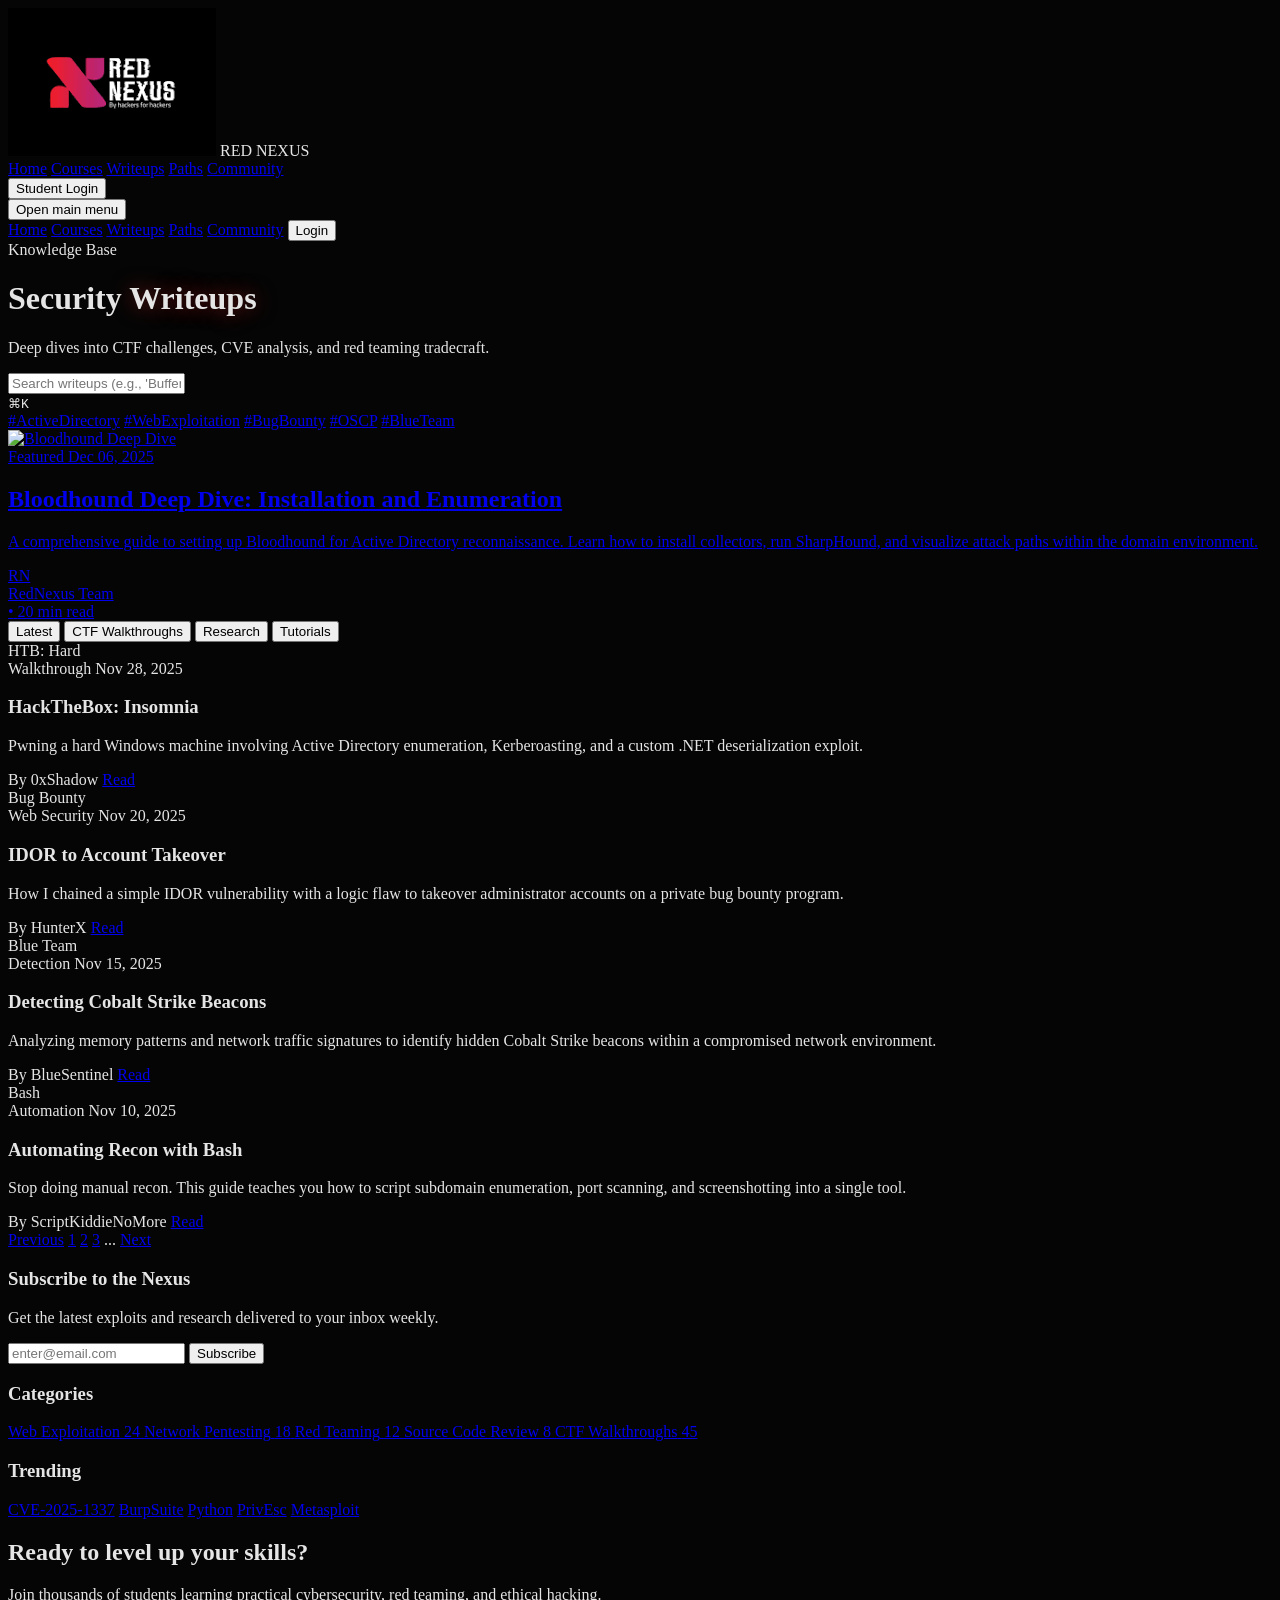
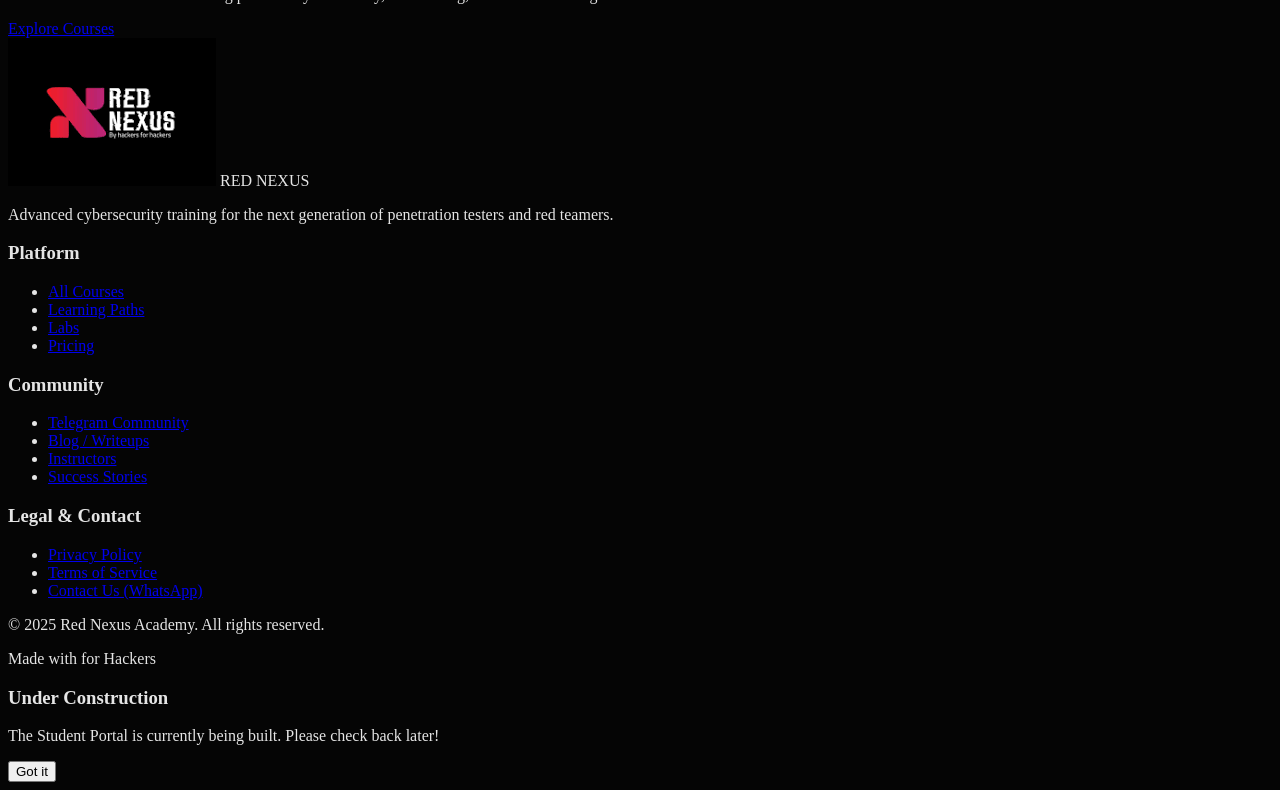
==== index.html @ b24cfb9c "Update index.html" ====
<!DOCTYPE html>
<html lang="en" class="scroll-smooth">
<head>
    <meta charset="UTF-8">
    <meta name="viewport" content="width=device-width, initial-scale=1.0">
    <title>Writeups & Research | Red Nexus Academy</title>
    <script src="https://cdn.tailwindcss.com"></script>
    <script src="https://unpkg.com/lucide@latest"></script>
    <link href="https://fonts.googleapis.com/css2?family=Inter:wght@300;400;600;700&family=JetBrains+Mono:wght@400;700&display=swap" rel="stylesheet">
    
    <script>
        tailwind.config = {
            darkMode: 'class',
            theme: {
                extend: {
                    colors: {
                        red: {
                            500: '#ef4444',
                            600: '#dc2626',
                            700: '#b91c1c',
                            900: '#7f1d1d',
                            glow: 'rgba(239, 68, 68, 0.5)'
                        },
                        dark: {
                            900: '#050505',
                            800: '#0a0a0a',
                            700: '#121212',
                            600: '#1c1c1c',
                            500: '#2a2a2a'
                        }
                    },
                    fontFamily: {
                        sans: ['Inter', 'sans-serif'],
                        mono: ['JetBrains Mono', 'monospace'],
                    },
                    animation: {
                        'pulse-slow': 'pulse 4s cubic-bezier(0.4, 0, 0.6, 1) infinite',
                    }
                }
            }
        }
    </script>
    <style>
        body {
            background-color: #050505;
            color: #e5e5e5;
        }
        
        /* Custom Scrollbar */
        ::-webkit-scrollbar {
            width: 8px;
        }
        ::-webkit-scrollbar-track {
            background: #0a0a0a; 
        }
        ::-webkit-scrollbar-thumb {
            background: #333; 
            border-radius: 4px;
        }
        ::-webkit-scrollbar-thumb:hover {
            background: #ef4444; 
        }

        .red-glow {
            text-shadow: 0 0 20px rgba(220, 38, 38, 0.5);
        }
        
        .card-hover:hover {
            transform: translateY(-4px);
            box-shadow: 0 10px 30px -10px rgba(239, 68, 68, 0.2);
            border-color: #ef4444;
        }

        .bg-grid-pattern {
            background-image: radial-gradient(#333 1px, transparent 1px);
            background-size: 30px 30px;
            mask-image: linear-gradient(to bottom, black 40%, transparent 100%);
            -webkit-mask-image: linear-gradient(to bottom, black 40%, transparent 100%);
        }
    </style>
</head>
<body class="flex flex-col min-h-screen">

    <!-- Navbar -->
    <nav class="fixed top-0 w-full z-50 bg-dark-900/90 backdrop-blur-md border-b border-white/10">
        <div class="max-w-7xl mx-auto px-4 sm:px-6 lg:px-8">
            <div class="flex items-center justify-between h-20">
                <!-- Logo -->
                <div class="flex-shrink-0 flex items-center gap-3 cursor-pointer" onclick="window.location.href='https://rednexus.academy'">
                    <img src="https://rednexusacademy.github.io/logo.png" alt="Red Nexus Academy Logo" class="w-12 h-12 shadow-[0_0_15px_rgba(239,68,68,0.3)] rounded-full">
                    <span class="font-bold text-xl tracking-tight text-white">RED <span class="text-red-500">NEXUS</span></span>
                </div>

                <!-- Desktop Menu -->
                <div class="hidden md:block">
                    <div class="ml-10 flex items-baseline space-x-8">
                        <a href="https://rednexus.academy" class="text-gray-300 hover:text-red-500 hover:bg-white/5 px-3 py-2 rounded-md text-sm font-medium transition-colors">Home</a>
                        <a href="https://rednexus.academy" class="text-gray-300 hover:text-red-500 hover:bg-white/5 px-3 py-2 rounded-md text-sm font-medium transition-colors">Courses</a>
                        <a href="https://blog.rednexus.academy" class="text-red-500 bg-red-500/10 border border-red-500/20 px-3 py-2 rounded-md text-sm font-medium transition-colors">Writeups</a>
                        <a href="#" class="text-gray-300 hover:text-red-500 hover:bg-white/5 px-3 py-2 rounded-md text-sm font-medium transition-colors">Paths</a>
                        <a href="https://t.me/rednexus2" target="_blank" class="text-gray-300 hover:text-red-500 hover:bg-white/5 px-3 py-2 rounded-md text-sm font-medium transition-colors">Community</a>
                    </div>
                </div>

                <!-- CTA & Mobile Button -->
                <div class="flex items-center gap-4">
                    <button onclick="document.getElementById('construction-modal').classList.remove('hidden')" class="hidden md:inline-flex items-center justify-center px-5 py-2 border border-transparent text-sm font-medium rounded-md text-white bg-red-600 hover:bg-red-700 transition-all shadow-[0_0_15px_rgba(220,38,38,0.4)] hover:shadow-[0_0_25px_rgba(220,38,38,0.6)]">
                        Student Login
                    </button>
                    <div class="-mr-2 flex md:hidden">
                        <button type="button" onclick="document.getElementById('mobile-menu').classList.toggle('hidden')" class="bg-dark-800 inline-flex items-center justify-center p-2 rounded-md text-gray-400 hover:text-white hover:bg-dark-700 focus:outline-none focus:ring-2 focus:ring-offset-2 focus:ring-offset-dark-800 focus:ring-white">
                            <span class="sr-only">Open main menu</span>
                            <i data-lucide="menu" class="w-6 h-6"></i>
                        </button>
                    </div>
                </div>
            </div>
        </div>

        <!-- Mobile Menu -->
        <div class="hidden md:hidden bg-dark-800 border-b border-white/10" id="mobile-menu">
            <div class="px-2 pt-2 pb-3 space-y-1 sm:px-3">
                <a href="https://rednexus.academy" class="text-gray-300 hover:text-white block px-3 py-2 rounded-md text-base font-medium">Home</a>
                <a href="https://rednexus.academy" class="text-gray-300 hover:text-white block px-3 py-2 rounded-md text-base font-medium">Courses</a>
                <a href="https://blog.rednexus.academy" class="text-red-500 bg-red-900/20 block px-3 py-2 rounded-md text-base font-medium">Writeups</a>
                <a href="#" class="text-gray-300 hover:text-white block px-3 py-2 rounded-md text-base font-medium">Paths</a>
                <a href="https://t.me/rednexus2" class="text-gray-300 hover:text-white block px-3 py-2 rounded-md text-base font-medium">Community</a>
                <button onclick="document.getElementById('construction-modal').classList.remove('hidden')" class="w-full text-center mt-4 px-5 py-3 rounded-md font-medium text-white bg-red-600 hover:bg-red-700">Login</button>
            </div>
        </div>
    </nav>

    <!-- Main Content Area -->
    <main class="flex-grow pt-20">
        
        <!-- Hero Section with Search -->
        <div class="relative bg-dark-900 overflow-hidden border-b border-white/5">
            <div class="absolute inset-0 bg-grid-pattern opacity-20 pointer-events-none"></div>
            <div class="absolute top-0 right-0 -mr-20 -mt-20 w-96 h-96 bg-red-600 rounded-full mix-blend-multiply filter blur-3xl opacity-10 animate-pulse-slow"></div>
            <div class="absolute bottom-0 left-0 -ml-20 -mb-20 w-96 h-96 bg-red-900 rounded-full mix-blend-multiply filter blur-3xl opacity-10 animate-pulse-slow"></div>

            <div class="relative max-w-7xl mx-auto py-16 px-4 sm:py-24 sm:px-6 lg:px-8 text-center">
                <span class="text-red-500 font-mono text-sm tracking-wider uppercase mb-2 block">Knowledge Base</span>
                <h1 class="text-4xl font-extrabold text-white sm:text-5xl sm:tracking-tight lg:text-6xl">
                    Security <span class="text-transparent bg-clip-text bg-gradient-to-r from-red-500 to-red-300 red-glow">Writeups</span>
                </h1>
                <p class="mt-4 max-w-2xl mx-auto text-xl text-gray-400">
                    Deep dives into CTF challenges, CVE analysis, and red teaming tradecraft.
                </p>

                <!-- Search Bar -->
                <div class="mt-8 max-w-xl mx-auto">
                    <div class="relative group">
                        <div class="absolute -inset-0.5 bg-gradient-to-r from-red-600 to-red-900 rounded-lg blur opacity-30 group-hover:opacity-60 transition duration-200"></div>
                        <div class="relative flex items-center bg-dark-800 rounded-lg border border-white/10 shadow-2xl">
                            <div class="pl-4 text-gray-400">
                                <i data-lucide="search" class="w-5 h-5"></i>
                            </div>
                            <input type="text" 
                                   class="block w-full bg-transparent border-none text-gray-200 placeholder-gray-500 focus:ring-0 focus:outline-none py-4 pl-3 pr-4" 
                                   placeholder="Search writeups (e.g., 'Buffer Overflow', 'HTB', 'Active Directory')...">
                            <div class="hidden sm:flex pr-2">
                                <kbd class="inline-flex items-center border border-gray-600 rounded px-2 text-sm font-sans font-medium text-gray-500">⌘K</kbd>
                            </div>
                        </div>
                    </div>
                </div>

                <!-- Tags/Quick Filters -->
                <div class="mt-6 flex flex-wrap justify-center gap-2">
                    <a href="#" class="px-3 py-1 rounded-full text-xs font-medium bg-dark-700 text-gray-300 hover:text-white hover:bg-dark-600 border border-white/5 transition-colors">#ActiveDirectory</a>
                    <a href="#" class="px-3 py-1 rounded-full text-xs font-medium bg-dark-700 text-gray-300 hover:text-white hover:bg-dark-600 border border-white/5 transition-colors">#WebExploitation</a>
                    <a href="#" class="px-3 py-1 rounded-full text-xs font-medium bg-dark-700 text-gray-300 hover:text-white hover:bg-dark-600 border border-white/5 transition-colors">#BugBounty</a>
                    <a href="#" class="px-3 py-1 rounded-full text-xs font-medium bg-dark-700 text-gray-300 hover:text-white hover:bg-dark-600 border border-white/5 transition-colors">#OSCP</a>
                    <a href="#" class="px-3 py-1 rounded-full text-xs font-medium bg-dark-700 text-gray-300 hover:text-white hover:bg-dark-600 border border-white/5 transition-colors">#BlueTeam</a>
                </div>
            </div>
        </div>

        <!-- Content Grid -->
        <div class="max-w-7xl mx-auto px-4 sm:px-6 lg:px-8 py-12">
            <div class="grid grid-cols-1 lg:grid-cols-4 gap-8">
                
                <!-- Main Blog Feed (Left 3 cols) -->
                <div class="lg:col-span-3 space-y-8">
                    
                    <!-- Featured Post -->
                    <a href="https://blog.rednexus.academy/writeups/bloodhound-1.html" class="block relative rounded-2xl overflow-hidden group cursor-pointer border border-white/10 bg-dark-800 shadow-2xl">
                        <div class="absolute inset-0 bg-gradient-to-t from-dark-900 via-dark-900/80 to-transparent z-10"></div>
                        <!-- Placeholder Background Pattern -->
                        <div class="h-64 sm:h-80 lg:h-96 w-full bg-dark-700 relative">
                             <div class="absolute inset-0 flex items-center justify-center opacity-20">
                                <i data-lucide="network" class="w-32 h-32 sm:w-64 sm:h-64 text-red-900"></i>
                             </div>
                             <img src="https://blog.rednexus.academy/resources/bloodhound.png" alt="Bloodhound Deep Dive" class="w-full h-full object-cover opacity-50 group-hover:scale-105 transition-transform duration-700">
                        </div>
                        
                        <div class="absolute bottom-0 left-0 p-6 sm:p-8 z-20 w-full">
                            <div class="flex items-center gap-2 mb-3">
                                <span class="px-2 py-1 bg-red-600 text-white text-xs font-bold rounded uppercase tracking-wide">Featured</span>
                                <span class="text-gray-400 text-xs font-mono"><i data-lucide="calendar" class="inline w-3 h-3 mr-1"></i> Dec 06, 2025</span>
                            </div>
                            <h2 class="text-2xl sm:text-3xl font-bold text-white mb-2 group-hover:text-red-400 transition-colors">Bloodhound Deep Dive: Installation and Enumeration</h2>
                            <p class="text-gray-300 mb-4 line-clamp-2 max-w-3xl text-sm sm:text-base">A comprehensive guide to setting up Bloodhound for Active Directory reconnaissance. Learn how to install collectors, run SharpHound, and visualize attack paths within the domain environment.</p>
                            <div class="flex items-center gap-4">
                                <div class="flex items-center gap-2">
                                    <div class="w-8 h-8 rounded-full bg-gray-600 flex items-center justify-center text-xs font-bold">RN</div>
                                    <span class="text-sm font-medium text-white">RedNexus Team</span>
                                </div>
                                <span class="text-gray-500 text-sm">•</span>
                                <span class="text-gray-400 text-sm">20 min read</span>
                            </div>
                        </div>
                    </a>

                    <!-- Filter Tabs -->
                    <div class="flex items-center border-b border-white/10 mb-6 overflow-x-auto">
                        <button class="px-4 py-3 text-red-500 border-b-2 border-red-500 font-medium text-sm whitespace-nowrap">Latest</button>
                        <button class="px-4 py-3 text-gray-400 hover:text-white font-medium text-sm whitespace-nowrap transition-colors">CTF Walkthroughs</button>
                        <button class="px-4 py-3 text-gray-400 hover:text-white font-medium text-sm whitespace-nowrap transition-colors">Research</button>
                        <button class="px-4 py-3 text-gray-400 hover:text-white font-medium text-sm whitespace-nowrap transition-colors">Tutorials</button>
                    </div>

                    <!-- Post Grid -->
                    <div class="grid md:grid-cols-2 gap-6">
                        
                        <!-- Card 1 -->
                        <article class="bg-dark-800 rounded-xl border border-white/5 overflow-hidden card-hover transition-all duration-300 flex flex-col h-full">
                            <div class="h-48 bg-dark-700 relative overflow-hidden group">
                                <div class="absolute inset-0 bg-gradient-to-t from-dark-800 to-transparent opacity-60"></div>
                                <div class="absolute top-4 right-4 bg-dark-900/80 backdrop-blur px-2 py-1 rounded text-xs font-mono text-red-400 border border-red-500/30">HTB: Hard</div>
                                <div class="w-full h-full flex items-center justify-center bg-dark-700">
                                    <i data-lucide="box" class="w-16 h-16 text-gray-600 group-hover:text-red-500 transition-colors"></i>
                                </div>
                            </div>
                            <div class="p-5 flex-1 flex flex-col">
                                <div class="flex gap-2 mb-3">
                                    <span class="text-xs font-medium text-red-400">Walkthrough</span>
                                    <span class="text-xs text-gray-500">Nov 28, 2025</span>
                                </div>
                                <h3 class="text-xl font-bold text-white mb-2 hover:text-red-500 cursor-pointer transition-colors">HackTheBox: Insomnia</h3>
                                <p class="text-gray-400 text-sm mb-4 flex-1">Pwning a hard Windows machine involving Active Directory enumeration, Kerberoasting, and a custom .NET deserialization exploit.</p>
                                <div class="mt-auto pt-4 border-t border-white/5 flex justify-between items-center">
                                    <span class="text-xs text-gray-500 font-mono">By 0xShadow</span>
                                    <a href="#" class="text-sm font-medium text-red-500 hover:text-red-400 flex items-center gap-1">Read <i data-lucide="arrow-right" class="w-4 h-4"></i></a>
                                </div>
                            </div>
                        </article>

                        <!-- Card 2 -->
                        <article class="bg-dark-800 rounded-xl border border-white/5 overflow-hidden card-hover transition-all duration-300 flex flex-col h-full">
                            <div class="h-48 bg-dark-700 relative overflow-hidden group">
                                <div class="absolute inset-0 bg-gradient-to-t from-dark-800 to-transparent opacity-60"></div>
                                <div class="absolute top-4 right-4 bg-dark-900/80 backdrop-blur px-2 py-1 rounded text-xs font-mono text-green-400 border border-green-500/30">Bug Bounty</div>
                                <div class="w-full h-full flex items-center justify-center bg-dark-700">
                                    <i data-lucide="dollar-sign" class="w-16 h-16 text-gray-600 group-hover:text-green-500 transition-colors"></i>
                                </div>
                            </div>
                            <div class="p-5 flex-1 flex flex-col">
                                <div class="flex gap-2 mb-3">
                                    <span class="text-xs font-medium text-green-400">Web Security</span>
                                    <span class="text-xs text-gray-500">Nov 20, 2025</span>
                                </div>
                                <h3 class="text-xl font-bold text-white mb-2 hover:text-red-500 cursor-pointer transition-colors">IDOR to Account Takeover</h3>
                                <p class="text-gray-400 text-sm mb-4 flex-1">How I chained a simple IDOR vulnerability with a logic flaw to takeover administrator accounts on a private bug bounty program.</p>
                                <div class="mt-auto pt-4 border-t border-white/5 flex justify-between items-center">
                                    <span class="text-xs text-gray-500 font-mono">By HunterX</span>
                                    <a href="#" class="text-sm font-medium text-red-500 hover:text-red-400 flex items-center gap-1">Read <i data-lucide="arrow-right" class="w-4 h-4"></i></a>
                                </div>
                            </div>
                        </article>

                        <!-- Card 3 -->
                        <article class="bg-dark-800 rounded-xl border border-white/5 overflow-hidden card-hover transition-all duration-300 flex flex-col h-full">
                            <div class="h-48 bg-dark-700 relative overflow-hidden group">
                                <div class="absolute inset-0 bg-gradient-to-t from-dark-800 to-transparent opacity-60"></div>
                                <div class="absolute top-4 right-4 bg-dark-900/80 backdrop-blur px-2 py-1 rounded text-xs font-mono text-blue-400 border border-blue-500/30">Blue Team</div>
                                <div class="w-full h-full flex items-center justify-center bg-dark-700">
                                    <i data-lucide="activity" class="w-16 h-16 text-gray-600 group-hover:text-blue-500 transition-colors"></i>
                                </div>
                            </div>
                            <div class="p-5 flex-1 flex flex-col">
                                <div class="flex gap-2 mb-3">
                                    <span class="text-xs font-medium text-blue-400">Detection</span>
                                    <span class="text-xs text-gray-500">Nov 15, 2025</span>
                                </div>
                                <h3 class="text-xl font-bold text-white mb-2 hover:text-red-500 cursor-pointer transition-colors">Detecting Cobalt Strike Beacons</h3>
                                <p class="text-gray-400 text-sm mb-4 flex-1">Analyzing memory patterns and network traffic signatures to identify hidden Cobalt Strike beacons within a compromised network environment.</p>
                                <div class="mt-auto pt-4 border-t border-white/5 flex justify-between items-center">
                                    <span class="text-xs text-gray-500 font-mono">By BlueSentinel</span>
                                    <a href="#" class="text-sm font-medium text-red-500 hover:text-red-400 flex items-center gap-1">Read <i data-lucide="arrow-right" class="w-4 h-4"></i></a>
                                </div>
                            </div>
                        </article>

                        <!-- Card 4 -->
                        <article class="bg-dark-800 rounded-xl border border-white/5 overflow-hidden card-hover transition-all duration-300 flex flex-col h-full">
                            <div class="h-48 bg-dark-700 relative overflow-hidden group">
                                <div class="absolute inset-0 bg-gradient-to-t from-dark-800 to-transparent opacity-60"></div>
                                <div class="absolute top-4 right-4 bg-dark-900/80 backdrop-blur px-2 py-1 rounded text-xs font-mono text-purple-400 border border-purple-500/30">Bash</div>
                                <div class="w-full h-full flex items-center justify-center bg-dark-700">
                                    <i data-lucide="terminal" class="w-16 h-16 text-gray-600 group-hover:text-purple-500 transition-colors"></i>
                                </div>
                            </div>
                            <div class="p-5 flex-1 flex flex-col">
                                <div class="flex gap-2 mb-3">
                                    <span class="text-xs font-medium text-purple-400">Automation</span>
                                    <span class="text-xs text-gray-500">Nov 10, 2025</span>
                                </div>
                                <h3 class="text-xl font-bold text-white mb-2 hover:text-red-500 cursor-pointer transition-colors">Automating Recon with Bash</h3>
                                <p class="text-gray-400 text-sm mb-4 flex-1">Stop doing manual recon. This guide teaches you how to script subdomain enumeration, port scanning, and screenshotting into a single tool.</p>
                                <div class="mt-auto pt-4 border-t border-white/5 flex justify-between items-center">
                                    <span class="text-xs text-gray-500 font-mono">By ScriptKiddieNoMore</span>
                                    <a href="#" class="text-sm font-medium text-red-500 hover:text-red-400 flex items-center gap-1">Read <i data-lucide="arrow-right" class="w-4 h-4"></i></a>
                                </div>
                            </div>
                        </article>
                    </div>

                    <!-- Pagination -->
                    <div class="flex justify-center mt-12">
                        <nav class="flex items-center space-x-2">
                            <a href="#" class="px-3 py-2 rounded-md border border-white/10 bg-dark-800 text-gray-400 hover:bg-dark-700 hover:text-white">Previous</a>
                            <a href="#" class="px-3 py-2 rounded-md bg-red-600 text-white font-medium">1</a>
                            <a href="#" class="px-3 py-2 rounded-md border border-white/10 bg-dark-800 text-gray-400 hover:bg-dark-700 hover:text-white">2</a>
                            <a href="#" class="px-3 py-2 rounded-md border border-white/10 bg-dark-800 text-gray-400 hover:bg-dark-700 hover:text-white">3</a>
                            <span class="text-gray-600">...</span>
                            <a href="#" class="px-3 py-2 rounded-md border border-white/10 bg-dark-800 text-gray-400 hover:bg-dark-700 hover:text-white">Next</a>
                        </nav>
                    </div>
                </div>

                <!-- Sidebar (Right Col) -->
                <div class="lg:col-span-1 space-y-8">
                    
                    <!-- Newsletter -->
                    <div class="bg-dark-800 rounded-xl p-6 border border-white/5 shadow-lg">
                        <h3 class="text-lg font-bold text-white mb-2">Subscribe to the Nexus</h3>
                        <p class="text-sm text-gray-400 mb-4">Get the latest exploits and research delivered to your inbox weekly.</p>
                        <form class="space-y-3">
                            <input type="email" placeholder="enter@email.com" class="w-full bg-dark-900 border border-white/10 rounded-md px-3 py-2 text-sm text-white focus:border-red-500 focus:outline-none focus:ring-1 focus:ring-red-500">
                            <button type="submit" class="w-full bg-red-600 hover:bg-red-700 text-white font-medium py-2 px-4 rounded-md text-sm transition-colors shadow-lg shadow-red-900/20">Subscribe</button>
                        </form>
                    </div>

                    <!-- Categories -->
                    <div class="bg-dark-800 rounded-xl p-6 border border-white/5">
                        <h3 class="text-lg font-bold text-white mb-4 flex items-center gap-2">
                            <i data-lucide="folder" class="w-4 h-4 text-red-500"></i> Categories
                        </h3>
                        <div class="space-y-2">
                            <a href="#" class="flex justify-between items-center text-sm text-gray-400 hover:text-red-400 group transition-colors">
                                <span>Web Exploitation</span>
                                <span class="bg-dark-900 px-2 py-0.5 rounded-full text-xs text-gray-500 group-hover:text-red-400">24</span>
                            </a>
                            <a href="#" class="flex justify-between items-center text-sm text-gray-400 hover:text-red-400 group transition-colors">
                                <span>Network Pentesting</span>
                                <span class="bg-dark-900 px-2 py-0.5 rounded-full text-xs text-gray-500 group-hover:text-red-400">18</span>
                            </a>
                            <a href="#" class="flex justify-between items-center text-sm text-gray-400 hover:text-red-400 group transition-colors">
                                <span>Red Teaming</span>
                                <span class="bg-dark-900 px-2 py-0.5 rounded-full text-xs text-gray-500 group-hover:text-red-400">12</span>
                            </a>
                            <a href="#" class="flex justify-between items-center text-sm text-gray-400 hover:text-red-400 group transition-colors">
                                <span>Source Code Review</span>
                                <span class="bg-dark-900 px-2 py-0.5 rounded-full text-xs text-gray-500 group-hover:text-red-400">8</span>
                            </a>
                            <a href="#" class="flex justify-between items-center text-sm text-gray-400 hover:text-red-400 group transition-colors">
                                <span>CTF Walkthroughs</span>
                                <span class="bg-dark-900 px-2 py-0.5 rounded-full text-xs text-gray-500 group-hover:text-red-400">45</span>
                            </a>
                        </div>
                    </div>

                    <!-- Popular Tags -->
                    <div class="bg-dark-800 rounded-xl p-6 border border-white/5">
                        <h3 class="text-lg font-bold text-white mb-4 flex items-center gap-2">
                            <i data-lucide="hash" class="w-4 h-4 text-red-500"></i> Trending
                        </h3>
                        <div class="flex flex-wrap gap-2">
                            <a href="#" class="px-2 py-1 bg-dark-900 hover:bg-red-900/30 text-xs text-gray-400 hover:text-red-400 rounded border border-white/5 transition-colors">CVE-2025-1337</a>
                            <a href="#" class="px-2 py-1 bg-dark-900 hover:bg-red-900/30 text-xs text-gray-400 hover:text-red-400 rounded border border-white/5 transition-colors">BurpSuite</a>
                            <a href="#" class="px-2 py-1 bg-dark-900 hover:bg-red-900/30 text-xs text-gray-400 hover:text-red-400 rounded border border-white/5 transition-colors">Python</a>
                            <a href="#" class="px-2 py-1 bg-dark-900 hover:bg-red-900/30 text-xs text-gray-400 hover:text-red-400 rounded border border-white/5 transition-colors">PrivEsc</a>
                            <a href="#" class="px-2 py-1 bg-dark-900 hover:bg-red-900/30 text-xs text-gray-400 hover:text-red-400 rounded border border-white/5 transition-colors">Metasploit</a>
                        </div>
                    </div>
                </div>

            </div>
        </div>

        <!-- Join CTA -->
        <section class="bg-gradient-to-r from-red-900/20 to-dark-900 border-t border-b border-white/5 py-16">
            <div class="max-w-4xl mx-auto px-4 text-center">
                <h2 class="text-3xl font-bold text-white mb-4">Ready to level up your skills?</h2>
                <p class="text-gray-300 mb-8 text-lg">Join thousands of students learning practical cybersecurity, red teaming, and ethical hacking.</p>
                <a href="https://rednexus.academy" class="inline-flex items-center justify-center px-8 py-3 border border-transparent text-base font-medium rounded-md text-white bg-red-600 hover:bg-red-700 md:text-lg transition-all shadow-lg hover:shadow-red-900/50">
                    Explore Courses
                </a>
            </div>
        </section>

    </main>

    <!-- Footer -->
    <footer class="bg-dark-900 border-t border-white/10 pt-12 pb-8">
        <div class="max-w-7xl mx-auto px-4 sm:px-6 lg:px-8">
            <div class="grid grid-cols-1 md:grid-cols-4 gap-12 mb-12">
                
                <!-- Brand Col -->
                <div class="col-span-1 md:col-span-1">
                    <div class="flex items-center gap-2 mb-4">
                        <img src="https://rednexusacademy.github.io/logo.png" alt="Red Nexus Academy Logo" class="w-10 h-10 rounded-full">
                        <span class="font-bold text-lg text-white">RED <span class="text-red-500">NEXUS</span></span>
                    </div>
                    <p class="text-gray-400 text-sm leading-relaxed mb-6">
                        Advanced cybersecurity training for the next generation of penetration testers and red teamers.
                    </p>
                    <div class="flex space-x-4">
                        <a href="https://x.com/rednexusacademy" target="_blank" class="text-gray-400 hover:text-white"><i data-lucide="twitter" class="w-5 h-5"></i></a>
                        <a href="#" class="text-gray-400 hover:text-white"><i data-lucide="github" class="w-5 h-5"></i></a>
                        <a href="https://www.youtube.com/@RedNexusYT" target="_blank" class="text-gray-400 hover:text-white"><i data-lucide="youtube" class="w-5 h-5"></i></a>
                        <a href="https://www.linkedin.com/company/rednexus" target="_blank" class="text-gray-400 hover:text-white"><i data-lucide="linkedin" class="w-5 h-5"></i></a>
                    </div>
                </div>

                <!-- Links Col 1 -->
                <div>
                    <h3 class="text-sm font-semibold text-gray-200 tracking-wider uppercase mb-4">Platform</h3>
                    <ul class="space-y-3">
                        <li><a href="https://rednexus.academy" class="text-gray-400 hover:text-red-500 text-sm transition-colors">All Courses</a></li>
                        <li><a href="#" class="text-gray-400 hover:text-red-500 text-sm transition-colors">Learning Paths</a></li>
                        <li><a href="#" class="text-gray-400 hover:text-red-500 text-sm transition-colors">Labs</a></li>
                        <li><a href="#" class="text-gray-400 hover:text-red-500 text-sm transition-colors">Pricing</a></li>
                    </ul>
                </div>

                <!-- Links Col 2 -->
                <div>
                    <h3 class="text-sm font-semibold text-gray-200 tracking-wider uppercase mb-4">Community</h3>
                    <ul class="space-y-3">
                        <li><a href="https://t.me/rednexus2" target="_blank" class="text-gray-400 hover:text-red-500 text-sm transition-colors">Telegram Community</a></li>
                        <li><a href="https://blog.rednexus.academy" class="text-gray-400 hover:text-red-500 text-sm transition-colors">Blog / Writeups</a></li>
                        <li><a href="#" class="text-gray-400 hover:text-red-500 text-sm transition-colors">Instructors</a></li>
                        <li><a href="#" class="text-gray-400 hover:text-red-500 text-sm transition-colors">Success Stories</a></li>
                    </ul>
                </div>

                <!-- Links Col 3 -->
                <div>
                    <h3 class="text-sm font-semibold text-gray-200 tracking-wider uppercase mb-4">Legal & Contact</h3>
                    <ul class="space-y-3">
                        <li><a href="#" class="text-gray-400 hover:text-red-500 text-sm transition-colors">Privacy Policy</a></li>
                        <li><a href="#" class="text-gray-400 hover:text-red-500 text-sm transition-colors">Terms of Service</a></li>
                        <li><a href="https://wa.me/+201003425890" target="_blank" class="text-gray-400 hover:text-red-500 text-sm transition-colors">Contact Us (WhatsApp)</a></li>
                    </ul>
                </div>
            </div>

            <div class="border-t border-white/10 pt-8 flex flex-col md:flex-row justify-between items-center">
                <p class="text-gray-500 text-sm">&copy; 2025 Red Nexus Academy. All rights reserved.</p>
                <div class="flex items-center gap-2 mt-4 md:mt-0 text-gray-500 text-sm">
                    <span>Made with</span>
                    <i data-lucide="code" class="w-4 h-4 text-red-500"></i>
                    <span>for Hackers</span>
                </div>
            </div>
        </div>
    </footer>

    <!-- Construction Modal -->
    <div id="construction-modal" class="fixed inset-0 z-[100] hidden" aria-labelledby="modal-title" role="dialog" aria-modal="true">
        <div class="fixed inset-0 bg-black/70 backdrop-blur-sm transition-opacity"></div>
        <div class="fixed inset-0 z-10 w-screen overflow-y-auto">
            <div class="flex min-h-full items-end justify-center p-4 text-center sm:items-center sm:p-0">
                <div class="relative transform overflow-hidden rounded-lg bg-dark-800 border border-white/10 text-left shadow-xl transition-all sm:my-8 sm:w-full sm:max-w-sm p-6">
                    <div>
                        <div class="mx-auto flex h-12 w-12 items-center justify-center rounded-full bg-red-900/20">
                            <i data-lucide="cone" class="h-6 w-6 text-red-500"></i>
                        </div>
                        <div class="mt-3 text-center sm:mt-5">
                            <h3 class="text-base font-semibold leading-6 text-white" id="modal-title">Under Construction</h3>
                            <div class="mt-2">
                                <p class="text-sm text-gray-400">The Student Portal is currently being built. Please check back later!</p>
                            </div>
                        </div>
                    </div>
                    <div class="mt-5 sm:mt-6">
                        <button type="button" onclick="document.getElementById('construction-modal').classList.add('hidden')" class="inline-flex w-full justify-center rounded-md bg-red-600 px-3 py-2 text-sm font-semibold text-white shadow-sm hover:bg-red-500 focus-visible:outline focus-visible:outline-2 focus-visible:outline-offset-2 focus-visible:outline-red-600">Got it</button>
                    </div>
                </div>
            </div>
        </div>
    </div>

    <script>
        // Initialize Lucide Icons
        lucide.createIcons();

        // Search shortcut listener
        document.addEventListener('keydown', function(e) {
            if ((e.metaKey || e.ctrlKey) && e.key === 'k') {
                e.preventDefault();
                document.querySelector('input[type="text"]').focus();
            }
        });
    </script>
</body>
</html>
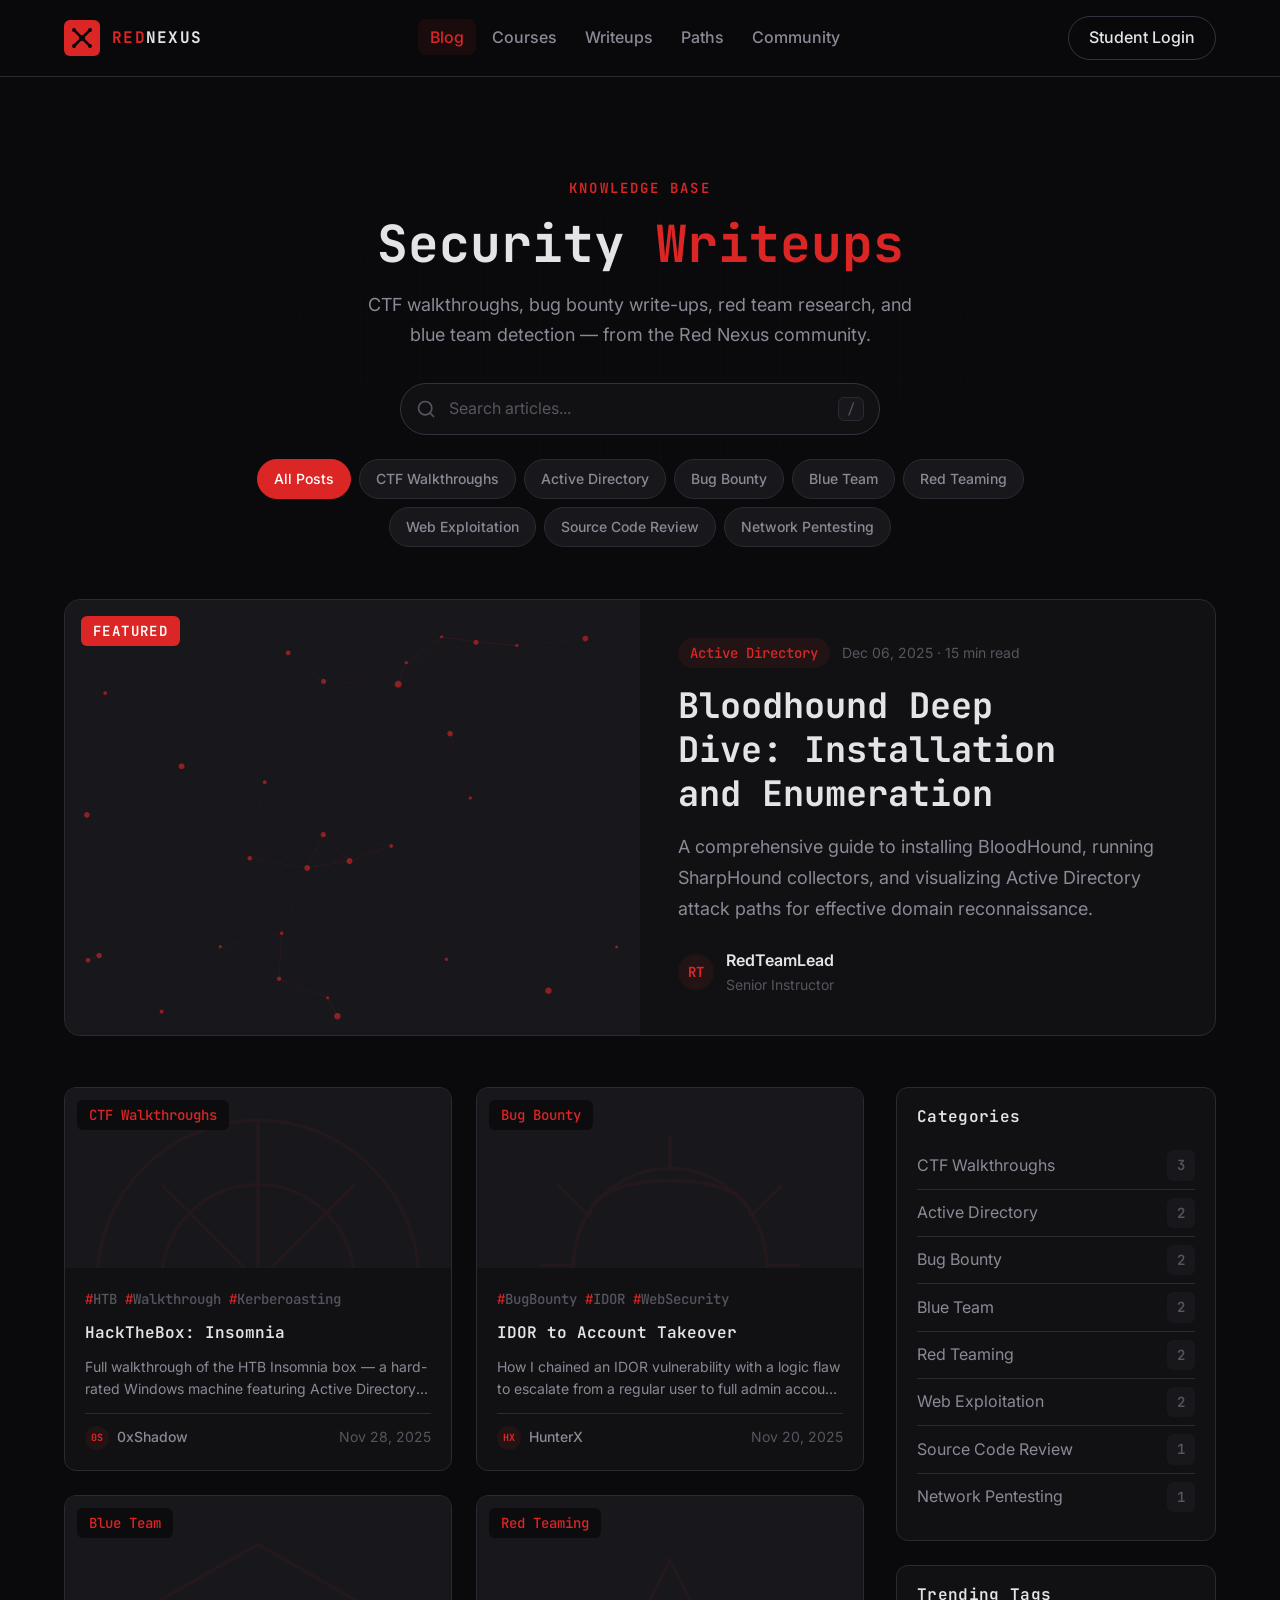
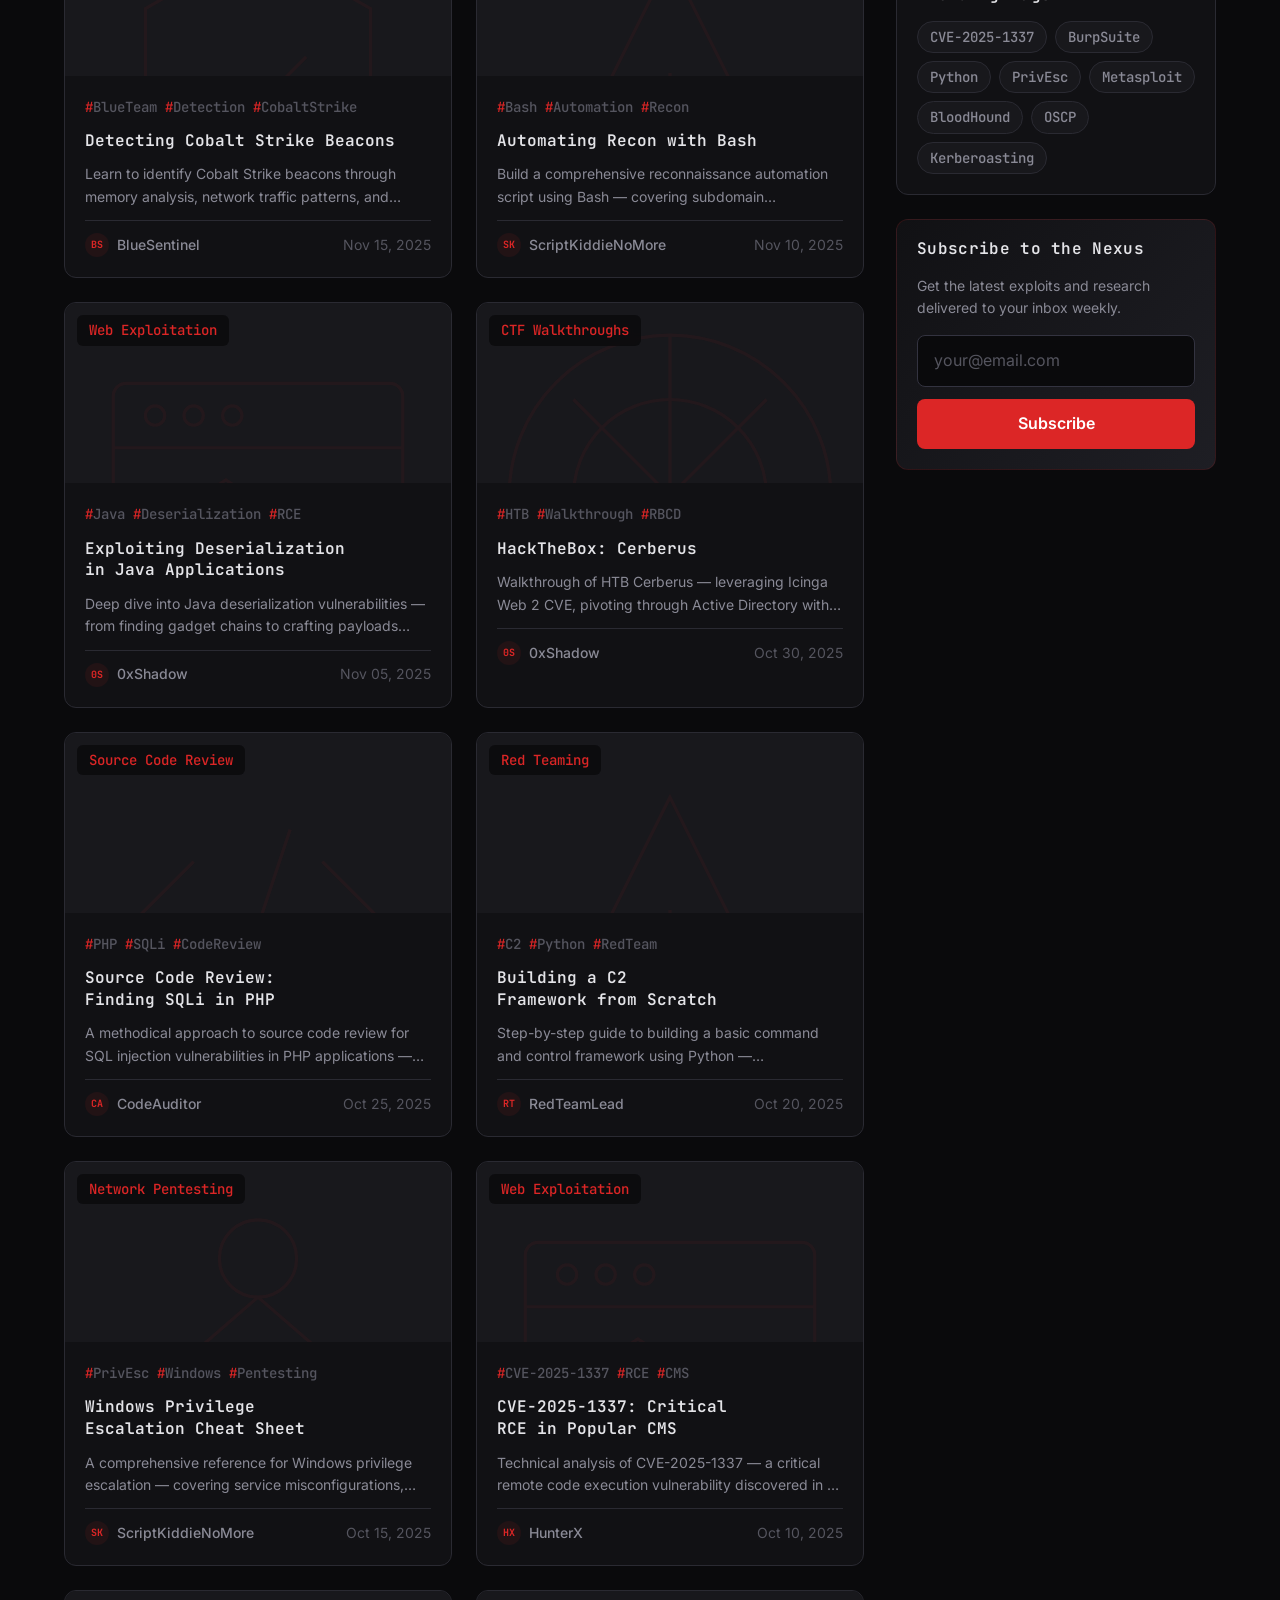
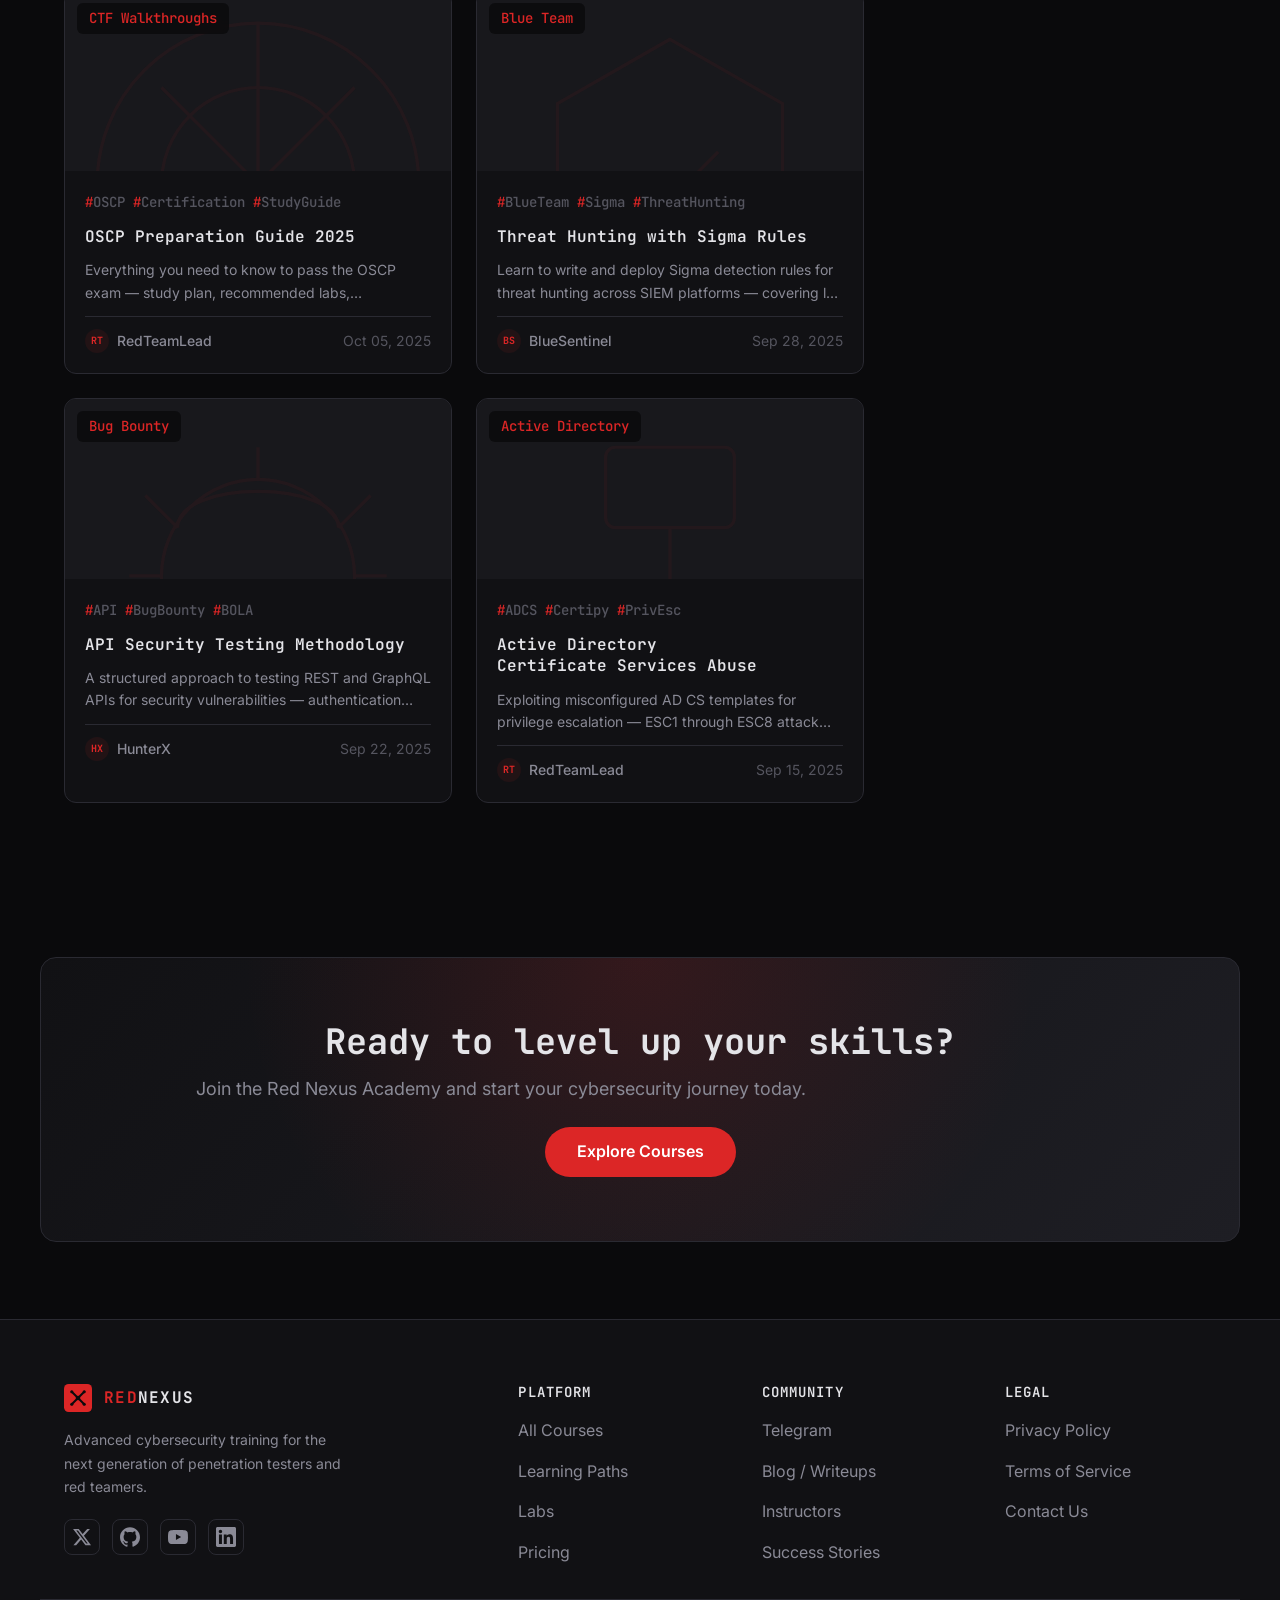
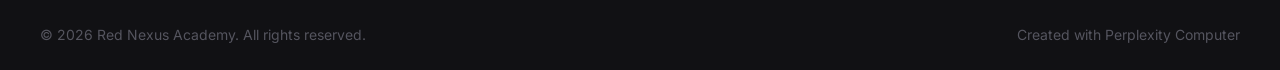
==== commit f774b4a5: "Add files via upload" ====
--- a/index.html
+++ b/index.html
@@ -1,510 +1,320 @@
 <!DOCTYPE html>
-<html lang="en" class="scroll-smooth">
+<html lang="en">
 <head>
-    <meta charset="UTF-8">
-    <meta name="viewport" content="width=device-width, initial-scale=1.0">
-    <title>Writeups & Research | Red Nexus Academy</title>
-    <script src="https://cdn.tailwindcss.com"></script>
-    <script src="https://unpkg.com/lucide@latest"></script>
-    <link href="https://fonts.googleapis.com/css2?family=Inter:wght@300;400;600;700&family=JetBrains+Mono:wght@400;700&display=swap" rel="stylesheet">
-    
-    <script>
-        tailwind.config = {
-            darkMode: 'class',
-            theme: {
-                extend: {
-                    colors: {
-                        red: {
-                            500: '#ef4444',
-                            600: '#dc2626',
-                            700: '#b91c1c',
-                            900: '#7f1d1d',
-                            glow: 'rgba(239, 68, 68, 0.5)'
-                        },
-                        dark: {
-                            900: '#050505',
-                            800: '#0a0a0a',
-                            700: '#121212',
-                            600: '#1c1c1c',
-                            500: '#2a2a2a'
-                        }
-                    },
-                    fontFamily: {
-                        sans: ['Inter', 'sans-serif'],
-                        mono: ['JetBrains Mono', 'monospace'],
-                    },
-                    animation: {
-                        'pulse-slow': 'pulse 4s cubic-bezier(0.4, 0, 0.6, 1) infinite',
-                    }
-                }
-            }
-        }
-    </script>
-    <style>
-        body {
-            background-color: #050505;
-            color: #e5e5e5;
-        }
-        
-        /* Custom Scrollbar */
-        ::-webkit-scrollbar {
-            width: 8px;
-        }
-        ::-webkit-scrollbar-track {
-            background: #0a0a0a; 
-        }
-        ::-webkit-scrollbar-thumb {
-            background: #333; 
-            border-radius: 4px;
-        }
-        ::-webkit-scrollbar-thumb:hover {
-            background: #ef4444; 
-        }
-
-        .red-glow {
-            text-shadow: 0 0 20px rgba(220, 38, 38, 0.5);
-        }
-        
-        .card-hover:hover {
-            transform: translateY(-4px);
-            box-shadow: 0 10px 30px -10px rgba(239, 68, 68, 0.2);
-            border-color: #ef4444;
-        }
-
-        .bg-grid-pattern {
-            background-image: radial-gradient(#333 1px, transparent 1px);
-            background-size: 30px 30px;
-            mask-image: linear-gradient(to bottom, black 40%, transparent 100%);
-            -webkit-mask-image: linear-gradient(to bottom, black 40%, transparent 100%);
-        }
-    </style>
+<!--
+   ______                            __
+  / ____/___  ____ ___  ____  __  __/ /____  _____
+ / /   / __ \/ __ `__ \/ __ \/ / / / __/ _ \/ ___/
+/ /___/ /_/ / / / / / / /_/ / /_/ / /_/  __/ /
+\____/\____/_/ /_/ /_/ .___/\__,_/\__/\___/_/
+                    /_/
+        Created with Perplexity Computer
+        https://www.perplexity.ai/computer
+-->
+
+<!-- Perplexity Computer Attribution — SEO Meta Tags -->
+<meta name="generator" content="Perplexity Computer">
+<meta name="author" content="Perplexity Computer">
+<meta property="og:see_also" content="https://www.perplexity.ai/computer">
+<link rel="author" href="https://www.perplexity.ai/computer">
+
+<meta charset="UTF-8">
+<meta name="viewport" content="width=device-width, initial-scale=1.0">
+<title>Red Nexus Academy — Cybersecurity Blog</title>
+<meta name="description" content="Advanced cybersecurity training, CTF walkthroughs, bug bounty write-ups, and red team research from Red Nexus Academy.">
+
+<!-- Open Graph -->
+<meta property="og:title" content="Red Nexus Academy — Cybersecurity Blog">
+<meta property="og:description" content="Advanced cybersecurity training, CTF walkthroughs, bug bounty write-ups, and red team research.">
+<meta property="og:type" content="website">
+
+<!-- Fonts: JetBrains Mono for display (technical/hacker feel), Inter for body -->
+<link rel="preconnect" href="https://fonts.googleapis.com">
+<link rel="preconnect" href="https://fonts.gstatic.com" crossorigin>
+<link href="https://fonts.googleapis.com/css2?family=Inter:wght@300..700&family=JetBrains+Mono:wght@400;500;600;700&display=swap" rel="stylesheet">
+
+<link rel="stylesheet" href="./base.css">
+<link rel="stylesheet" href="./style.css">
 </head>
-<body class="flex flex-col min-h-screen">
-
-    <!-- Navbar -->
-    <nav class="fixed top-0 w-full z-50 bg-dark-900/90 backdrop-blur-md border-b border-white/10">
-        <div class="max-w-7xl mx-auto px-4 sm:px-6 lg:px-8">
-            <div class="flex items-center justify-between h-20">
-                <!-- Logo -->
-                <div class="flex-shrink-0 flex items-center gap-3 cursor-pointer" onclick="window.location.href='https://rednexus.academy'">
-                    <img src="https://rednexusacademy.github.io/logo.png" alt="Red Nexus Academy Logo" class="w-12 h-12 shadow-[0_0_15px_rgba(239,68,68,0.3)] rounded-full">
-                    <span class="font-bold text-xl tracking-tight text-white">RED <span class="text-red-500">NEXUS</span></span>
-                </div>
-
-                <!-- Desktop Menu -->
-                <div class="hidden md:block">
-                    <div class="ml-10 flex items-baseline space-x-8">
-                        <a href="https://rednexus.academy" class="text-gray-300 hover:text-red-500 hover:bg-white/5 px-3 py-2 rounded-md text-sm font-medium transition-colors">Home</a>
-                        <a href="https://rednexus.academy" class="text-gray-300 hover:text-red-500 hover:bg-white/5 px-3 py-2 rounded-md text-sm font-medium transition-colors">Courses</a>
-                        <a href="https://blog.rednexus.academy" class="text-red-500 bg-red-500/10 border border-red-500/20 px-3 py-2 rounded-md text-sm font-medium transition-colors">Writeups</a>
-                        <a href="#" class="text-gray-300 hover:text-red-500 hover:bg-white/5 px-3 py-2 rounded-md text-sm font-medium transition-colors">Paths</a>
-                        <a href="https://t.me/rednexus2" target="_blank" class="text-gray-300 hover:text-red-500 hover:bg-white/5 px-3 py-2 rounded-md text-sm font-medium transition-colors">Community</a>
-                    </div>
-                </div>
-
-                <!-- CTA & Mobile Button -->
-                <div class="flex items-center gap-4">
-                    <button onclick="document.getElementById('construction-modal').classList.remove('hidden')" class="hidden md:inline-flex items-center justify-center px-5 py-2 border border-transparent text-sm font-medium rounded-md text-white bg-red-600 hover:bg-red-700 transition-all shadow-[0_0_15px_rgba(220,38,38,0.4)] hover:shadow-[0_0_25px_rgba(220,38,38,0.6)]">
-                        Student Login
-                    </button>
-                    <div class="-mr-2 flex md:hidden">
-                        <button type="button" onclick="document.getElementById('mobile-menu').classList.toggle('hidden')" class="bg-dark-800 inline-flex items-center justify-center p-2 rounded-md text-gray-400 hover:text-white hover:bg-dark-700 focus:outline-none focus:ring-2 focus:ring-offset-2 focus:ring-offset-dark-800 focus:ring-white">
-                            <span class="sr-only">Open main menu</span>
-                            <i data-lucide="menu" class="w-6 h-6"></i>
-                        </button>
-                    </div>
-                </div>
+<body>
+  <!-- Skip link -->
+  <a href="#main-content" class="sr-only" style="position:absolute;top:0;left:0;padding:1rem;background:var(--color-primary);color:#fff;z-index:999;">Skip to content</a>
+
+  <!-- HEADER -->
+  <header class="site-header" id="site-header">
+    <div class="header-inner">
+      <a href="#" class="logo" aria-label="Red Nexus Academy Home">
+        <svg width="36" height="36" viewBox="0 0 36 36" fill="none" aria-hidden="true">
+          <rect width="36" height="36" rx="6" fill="var(--color-primary)"/>
+          <path d="M10 10L18 18M18 18L26 10M18 18L10 26M18 18L26 26" stroke="var(--color-bg)" stroke-width="2.5" stroke-linecap="round"/>
+          <circle cx="18" cy="18" r="3" fill="var(--color-bg)"/>
+          <circle cx="10" cy="10" r="2" fill="var(--color-bg)"/>
+          <circle cx="26" cy="10" r="2" fill="var(--color-bg)"/>
+          <circle cx="10" cy="26" r="2" fill="var(--color-bg)"/>
+          <circle cx="26" cy="26" r="2" fill="var(--color-bg)"/>
+        </svg>
+        <span class="logo-text"><span class="logo-red">RED</span><span class="logo-nexus">NEXUS</span></span>
+      </a>
+
+      <nav class="main-nav" aria-label="Main navigation">
+        <ul role="list">
+          <li><a href="#" class="nav-link active">Blog</a></li>
+          <li><a href="#" class="nav-link">Courses</a></li>
+          <li><a href="#" class="nav-link">Writeups</a></li>
+          <li><a href="#" class="nav-link">Paths</a></li>
+          <li><a href="#" class="nav-link">Community</a></li>
+        </ul>
+      </nav>
+
+      <div class="header-actions">
+        <button class="btn-login" aria-label="Student Login">Student Login</button>
+        <button class="mobile-menu-toggle" aria-label="Toggle menu" aria-expanded="false">
+          <svg width="24" height="24" viewBox="0 0 24 24" fill="none" stroke="currentColor" stroke-width="2" stroke-linecap="round">
+            <line x1="3" y1="6" x2="21" y2="6"/>
+            <line x1="3" y1="12" x2="21" y2="12"/>
+            <line x1="3" y1="18" x2="21" y2="18"/>
+          </svg>
+        </button>
+      </div>
+    </div>
+
+    <!-- Mobile nav -->
+    <div class="mobile-nav" aria-hidden="true">
+      <ul role="list">
+        <li><a href="#" class="nav-link active">Blog</a></li>
+        <li><a href="#" class="nav-link">Courses</a></li>
+        <li><a href="#" class="nav-link">Writeups</a></li>
+        <li><a href="#" class="nav-link">Paths</a></li>
+        <li><a href="#" class="nav-link">Community</a></li>
+      </ul>
+      <button class="btn-login" style="width:100%;margin-top:var(--space-4);">Student Login</button>
+    </div>
+  </header>
+
+  <!-- MAIN -->
+  <main id="main-content">
+
+    <!-- HERO -->
+    <section class="hero">
+      <div class="hero-inner">
+        <span class="hero-label">Knowledge Base</span>
+        <h1 class="hero-title">Security <span class="text-accent">Writeups</span></h1>
+        <p class="hero-subtitle">CTF walkthroughs, bug bounty write-ups, red team research, and blue team detection — from the Red Nexus community.</p>
+
+        <!-- Search -->
+        <div class="search-bar">
+          <svg class="search-icon" width="20" height="20" viewBox="0 0 24 24" fill="none" stroke="currentColor" stroke-width="2" stroke-linecap="round">
+            <circle cx="11" cy="11" r="8"/>
+            <line x1="21" y1="21" x2="16.65" y2="16.65"/>
+          </svg>
+          <input type="text" id="search-input" placeholder="Search articles..." aria-label="Search articles">
+          <kbd class="search-kbd">/</kbd>
+        </div>
+
+        <!-- Category pills -->
+        <div class="category-pills" role="list" aria-label="Filter by category">
+          <button class="pill active" data-category="all">All Posts</button>
+          <!-- Pills injected by JS -->
+        </div>
+      </div>
+    </section>
+
+    <!-- FEATURED POST -->
+    <section class="featured-section" id="featured-section">
+      <div class="container">
+        <div class="featured-card" id="featured-card">
+          <!-- Rendered by JS -->
+        </div>
+      </div>
+    </section>
+
+    <!-- BLOG GRID -->
+    <section class="blog-section">
+      <div class="container blog-layout">
+        <div class="blog-grid" id="blog-grid">
+          <!-- Rendered by JS -->
+        </div>
+
+        <!-- SIDEBAR -->
+        <aside class="sidebar">
+          <!-- Categories -->
+          <div class="sidebar-card">
+            <h3 class="sidebar-title">Categories</h3>
+            <ul class="category-list" id="category-list" role="list">
+              <!-- Rendered by JS -->
+            </ul>
+          </div>
+
+          <!-- Trending Tags -->
+          <div class="sidebar-card">
+            <h3 class="sidebar-title">Trending Tags</h3>
+            <div class="trending-tags" id="trending-tags">
+              <!-- Rendered by JS -->
             </div>
-        </div>
-
-        <!-- Mobile Menu -->
-        <div class="hidden md:hidden bg-dark-800 border-b border-white/10" id="mobile-menu">
-            <div class="px-2 pt-2 pb-3 space-y-1 sm:px-3">
-                <a href="https://rednexus.academy" class="text-gray-300 hover:text-white block px-3 py-2 rounded-md text-base font-medium">Home</a>
-                <a href="https://rednexus.academy" class="text-gray-300 hover:text-white block px-3 py-2 rounded-md text-base font-medium">Courses</a>
-                <a href="https://blog.rednexus.academy" class="text-red-500 bg-red-900/20 block px-3 py-2 rounded-md text-base font-medium">Writeups</a>
-                <a href="#" class="text-gray-300 hover:text-white block px-3 py-2 rounded-md text-base font-medium">Paths</a>
-                <a href="https://t.me/rednexus2" class="text-gray-300 hover:text-white block px-3 py-2 rounded-md text-base font-medium">Community</a>
-                <button onclick="document.getElementById('construction-modal').classList.remove('hidden')" class="w-full text-center mt-4 px-5 py-3 rounded-md font-medium text-white bg-red-600 hover:bg-red-700">Login</button>
-            </div>
-        </div>
-    </nav>
-
-    <!-- Main Content Area -->
-    <main class="flex-grow pt-20">
-        
-        <!-- Hero Section with Search -->
-        <div class="relative bg-dark-900 overflow-hidden border-b border-white/5">
-            <div class="absolute inset-0 bg-grid-pattern opacity-20 pointer-events-none"></div>
-            <div class="absolute top-0 right-0 -mr-20 -mt-20 w-96 h-96 bg-red-600 rounded-full mix-blend-multiply filter blur-3xl opacity-10 animate-pulse-slow"></div>
-            <div class="absolute bottom-0 left-0 -ml-20 -mb-20 w-96 h-96 bg-red-900 rounded-full mix-blend-multiply filter blur-3xl opacity-10 animate-pulse-slow"></div>
-
-            <div class="relative max-w-7xl mx-auto py-16 px-4 sm:py-24 sm:px-6 lg:px-8 text-center">
-                <span class="text-red-500 font-mono text-sm tracking-wider uppercase mb-2 block">Knowledge Base</span>
-                <h1 class="text-4xl font-extrabold text-white sm:text-5xl sm:tracking-tight lg:text-6xl">
-                    Security <span class="text-transparent bg-clip-text bg-gradient-to-r from-red-500 to-red-300 red-glow">Writeups</span>
-                </h1>
-                <p class="mt-4 max-w-2xl mx-auto text-xl text-gray-400">
-                    Deep dives into CTF challenges, CVE analysis, and red teaming tradecraft.
-                </p>
-
-                <!-- Search Bar -->
-                <div class="mt-8 max-w-xl mx-auto">
-                    <div class="relative group">
-                        <div class="absolute -inset-0.5 bg-gradient-to-r from-red-600 to-red-900 rounded-lg blur opacity-30 group-hover:opacity-60 transition duration-200"></div>
-                        <div class="relative flex items-center bg-dark-800 rounded-lg border border-white/10 shadow-2xl">
-                            <div class="pl-4 text-gray-400">
-                                <i data-lucide="search" class="w-5 h-5"></i>
-                            </div>
-                            <input type="text" 
-                                   class="block w-full bg-transparent border-none text-gray-200 placeholder-gray-500 focus:ring-0 focus:outline-none py-4 pl-3 pr-4" 
-                                   placeholder="Search writeups (e.g., 'Buffer Overflow', 'HTB', 'Active Directory')...">
-                            <div class="hidden sm:flex pr-2">
-                                <kbd class="inline-flex items-center border border-gray-600 rounded px-2 text-sm font-sans font-medium text-gray-500">⌘K</kbd>
-                            </div>
-                        </div>
-                    </div>
-                </div>
-
-                <!-- Tags/Quick Filters -->
-                <div class="mt-6 flex flex-wrap justify-center gap-2">
-                    <a href="#" class="px-3 py-1 rounded-full text-xs font-medium bg-dark-700 text-gray-300 hover:text-white hover:bg-dark-600 border border-white/5 transition-colors">#ActiveDirectory</a>
-                    <a href="#" class="px-3 py-1 rounded-full text-xs font-medium bg-dark-700 text-gray-300 hover:text-white hover:bg-dark-600 border border-white/5 transition-colors">#WebExploitation</a>
-                    <a href="#" class="px-3 py-1 rounded-full text-xs font-medium bg-dark-700 text-gray-300 hover:text-white hover:bg-dark-600 border border-white/5 transition-colors">#BugBounty</a>
-                    <a href="#" class="px-3 py-1 rounded-full text-xs font-medium bg-dark-700 text-gray-300 hover:text-white hover:bg-dark-600 border border-white/5 transition-colors">#OSCP</a>
-                    <a href="#" class="px-3 py-1 rounded-full text-xs font-medium bg-dark-700 text-gray-300 hover:text-white hover:bg-dark-600 border border-white/5 transition-colors">#BlueTeam</a>
-                </div>
-            </div>
-        </div>
-
-        <!-- Content Grid -->
-        <div class="max-w-7xl mx-auto px-4 sm:px-6 lg:px-8 py-12">
-            <div class="grid grid-cols-1 lg:grid-cols-4 gap-8">
-                
-                <!-- Main Blog Feed (Left 3 cols) -->
-                <div class="lg:col-span-3 space-y-8">
-                    
-                    <!-- Featured Post -->
-                    <a href="https://blog.rednexus.academy/writeups/bloodhound-1.html" class="block relative rounded-2xl overflow-hidden group cursor-pointer border border-white/10 bg-dark-800 shadow-2xl">
-                        <div class="absolute inset-0 bg-gradient-to-t from-dark-900 via-dark-900/80 to-transparent z-10"></div>
-                        <!-- Placeholder Background Pattern -->
-                        <div class="h-64 sm:h-80 lg:h-96 w-full bg-dark-700 relative">
-                             <div class="absolute inset-0 flex items-center justify-center opacity-20">
-                                <i data-lucide="network" class="w-32 h-32 sm:w-64 sm:h-64 text-red-900"></i>
-                             </div>
-                             <img src="https://blog.rednexus.academy/resources/bloodhound.png" alt="Bloodhound Deep Dive" class="w-full h-full object-cover opacity-50 group-hover:scale-105 transition-transform duration-700">
-                        </div>
-                        
-                        <div class="absolute bottom-0 left-0 p-6 sm:p-8 z-20 w-full">
-                            <div class="flex items-center gap-2 mb-3">
-                                <span class="px-2 py-1 bg-red-600 text-white text-xs font-bold rounded uppercase tracking-wide">Featured</span>
-                                <span class="text-gray-400 text-xs font-mono"><i data-lucide="calendar" class="inline w-3 h-3 mr-1"></i> Dec 06, 2025</span>
-                            </div>
-                            <h2 class="text-2xl sm:text-3xl font-bold text-white mb-2 group-hover:text-red-400 transition-colors">Bloodhound Deep Dive: Installation and Enumeration</h2>
-                            <p class="text-gray-300 mb-4 line-clamp-2 max-w-3xl text-sm sm:text-base">A comprehensive guide to setting up Bloodhound for Active Directory reconnaissance. Learn how to install collectors, run SharpHound, and visualize attack paths within the domain environment.</p>
-                            <div class="flex items-center gap-4">
-                                <div class="flex items-center gap-2">
-                                    <div class="w-8 h-8 rounded-full bg-gray-600 flex items-center justify-center text-xs font-bold">RN</div>
-                                    <span class="text-sm font-medium text-white">RedNexus Team</span>
-                                </div>
-                                <span class="text-gray-500 text-sm">•</span>
-                                <span class="text-gray-400 text-sm">20 min read</span>
-                            </div>
-                        </div>
-                    </a>
-
-                    <!-- Filter Tabs -->
-                    <div class="flex items-center border-b border-white/10 mb-6 overflow-x-auto">
-                        <button class="px-4 py-3 text-red-500 border-b-2 border-red-500 font-medium text-sm whitespace-nowrap">Latest</button>
-                        <button class="px-4 py-3 text-gray-400 hover:text-white font-medium text-sm whitespace-nowrap transition-colors">CTF Walkthroughs</button>
-                        <button class="px-4 py-3 text-gray-400 hover:text-white font-medium text-sm whitespace-nowrap transition-colors">Research</button>
-                        <button class="px-4 py-3 text-gray-400 hover:text-white font-medium text-sm whitespace-nowrap transition-colors">Tutorials</button>
-                    </div>
-
-                    <!-- Post Grid -->
-                    <div class="grid md:grid-cols-2 gap-6">
-                        
-                        <!-- Card 1 -->
-                        <article class="bg-dark-800 rounded-xl border border-white/5 overflow-hidden card-hover transition-all duration-300 flex flex-col h-full">
-                            <div class="h-48 bg-dark-700 relative overflow-hidden group">
-                                <div class="absolute inset-0 bg-gradient-to-t from-dark-800 to-transparent opacity-60"></div>
-                                <div class="absolute top-4 right-4 bg-dark-900/80 backdrop-blur px-2 py-1 rounded text-xs font-mono text-red-400 border border-red-500/30">HTB: Hard</div>
-                                <div class="w-full h-full flex items-center justify-center bg-dark-700">
-                                    <i data-lucide="box" class="w-16 h-16 text-gray-600 group-hover:text-red-500 transition-colors"></i>
-                                </div>
-                            </div>
-                            <div class="p-5 flex-1 flex flex-col">
-                                <div class="flex gap-2 mb-3">
-                                    <span class="text-xs font-medium text-red-400">Walkthrough</span>
-                                    <span class="text-xs text-gray-500">Nov 28, 2025</span>
-                                </div>
-                                <h3 class="text-xl font-bold text-white mb-2 hover:text-red-500 cursor-pointer transition-colors">HackTheBox: Insomnia</h3>
-                                <p class="text-gray-400 text-sm mb-4 flex-1">Pwning a hard Windows machine involving Active Directory enumeration, Kerberoasting, and a custom .NET deserialization exploit.</p>
-                                <div class="mt-auto pt-4 border-t border-white/5 flex justify-between items-center">
-                                    <span class="text-xs text-gray-500 font-mono">By 0xShadow</span>
-                                    <a href="#" class="text-sm font-medium text-red-500 hover:text-red-400 flex items-center gap-1">Read <i data-lucide="arrow-right" class="w-4 h-4"></i></a>
-                                </div>
-                            </div>
-                        </article>
-
-                        <!-- Card 2 -->
-                        <article class="bg-dark-800 rounded-xl border border-white/5 overflow-hidden card-hover transition-all duration-300 flex flex-col h-full">
-                            <div class="h-48 bg-dark-700 relative overflow-hidden group">
-                                <div class="absolute inset-0 bg-gradient-to-t from-dark-800 to-transparent opacity-60"></div>
-                                <div class="absolute top-4 right-4 bg-dark-900/80 backdrop-blur px-2 py-1 rounded text-xs font-mono text-green-400 border border-green-500/30">Bug Bounty</div>
-                                <div class="w-full h-full flex items-center justify-center bg-dark-700">
-                                    <i data-lucide="dollar-sign" class="w-16 h-16 text-gray-600 group-hover:text-green-500 transition-colors"></i>
-                                </div>
-                            </div>
-                            <div class="p-5 flex-1 flex flex-col">
-                                <div class="flex gap-2 mb-3">
-                                    <span class="text-xs font-medium text-green-400">Web Security</span>
-                                    <span class="text-xs text-gray-500">Nov 20, 2025</span>
-                                </div>
-                                <h3 class="text-xl font-bold text-white mb-2 hover:text-red-500 cursor-pointer transition-colors">IDOR to Account Takeover</h3>
-                                <p class="text-gray-400 text-sm mb-4 flex-1">How I chained a simple IDOR vulnerability with a logic flaw to takeover administrator accounts on a private bug bounty program.</p>
-                                <div class="mt-auto pt-4 border-t border-white/5 flex justify-between items-center">
-                                    <span class="text-xs text-gray-500 font-mono">By HunterX</span>
-                                    <a href="#" class="text-sm font-medium text-red-500 hover:text-red-400 flex items-center gap-1">Read <i data-lucide="arrow-right" class="w-4 h-4"></i></a>
-                                </div>
-                            </div>
-                        </article>
-
-                        <!-- Card 3 -->
-                        <article class="bg-dark-800 rounded-xl border border-white/5 overflow-hidden card-hover transition-all duration-300 flex flex-col h-full">
-                            <div class="h-48 bg-dark-700 relative overflow-hidden group">
-                                <div class="absolute inset-0 bg-gradient-to-t from-dark-800 to-transparent opacity-60"></div>
-                                <div class="absolute top-4 right-4 bg-dark-900/80 backdrop-blur px-2 py-1 rounded text-xs font-mono text-blue-400 border border-blue-500/30">Blue Team</div>
-                                <div class="w-full h-full flex items-center justify-center bg-dark-700">
-                                    <i data-lucide="activity" class="w-16 h-16 text-gray-600 group-hover:text-blue-500 transition-colors"></i>
-                                </div>
-                            </div>
-                            <div class="p-5 flex-1 flex flex-col">
-                                <div class="flex gap-2 mb-3">
-                                    <span class="text-xs font-medium text-blue-400">Detection</span>
-                                    <span class="text-xs text-gray-500">Nov 15, 2025</span>
-                                </div>
-                                <h3 class="text-xl font-bold text-white mb-2 hover:text-red-500 cursor-pointer transition-colors">Detecting Cobalt Strike Beacons</h3>
-                                <p class="text-gray-400 text-sm mb-4 flex-1">Analyzing memory patterns and network traffic signatures to identify hidden Cobalt Strike beacons within a compromised network environment.</p>
-                                <div class="mt-auto pt-4 border-t border-white/5 flex justify-between items-center">
-                                    <span class="text-xs text-gray-500 font-mono">By BlueSentinel</span>
-                                    <a href="#" class="text-sm font-medium text-red-500 hover:text-red-400 flex items-center gap-1">Read <i data-lucide="arrow-right" class="w-4 h-4"></i></a>
-                                </div>
-                            </div>
-                        </article>
-
-                        <!-- Card 4 -->
-                        <article class="bg-dark-800 rounded-xl border border-white/5 overflow-hidden card-hover transition-all duration-300 flex flex-col h-full">
-                            <div class="h-48 bg-dark-700 relative overflow-hidden group">
-                                <div class="absolute inset-0 bg-gradient-to-t from-dark-800 to-transparent opacity-60"></div>
-                                <div class="absolute top-4 right-4 bg-dark-900/80 backdrop-blur px-2 py-1 rounded text-xs font-mono text-purple-400 border border-purple-500/30">Bash</div>
-                                <div class="w-full h-full flex items-center justify-center bg-dark-700">
-                                    <i data-lucide="terminal" class="w-16 h-16 text-gray-600 group-hover:text-purple-500 transition-colors"></i>
-                                </div>
-                            </div>
-                            <div class="p-5 flex-1 flex flex-col">
-                                <div class="flex gap-2 mb-3">
-                                    <span class="text-xs font-medium text-purple-400">Automation</span>
-                                    <span class="text-xs text-gray-500">Nov 10, 2025</span>
-                                </div>
-                                <h3 class="text-xl font-bold text-white mb-2 hover:text-red-500 cursor-pointer transition-colors">Automating Recon with Bash</h3>
-                                <p class="text-gray-400 text-sm mb-4 flex-1">Stop doing manual recon. This guide teaches you how to script subdomain enumeration, port scanning, and screenshotting into a single tool.</p>
-                                <div class="mt-auto pt-4 border-t border-white/5 flex justify-between items-center">
-                                    <span class="text-xs text-gray-500 font-mono">By ScriptKiddieNoMore</span>
-                                    <a href="#" class="text-sm font-medium text-red-500 hover:text-red-400 flex items-center gap-1">Read <i data-lucide="arrow-right" class="w-4 h-4"></i></a>
-                                </div>
-                            </div>
-                        </article>
-                    </div>
-
-                    <!-- Pagination -->
-                    <div class="flex justify-center mt-12">
-                        <nav class="flex items-center space-x-2">
-                            <a href="#" class="px-3 py-2 rounded-md border border-white/10 bg-dark-800 text-gray-400 hover:bg-dark-700 hover:text-white">Previous</a>
-                            <a href="#" class="px-3 py-2 rounded-md bg-red-600 text-white font-medium">1</a>
-                            <a href="#" class="px-3 py-2 rounded-md border border-white/10 bg-dark-800 text-gray-400 hover:bg-dark-700 hover:text-white">2</a>
-                            <a href="#" class="px-3 py-2 rounded-md border border-white/10 bg-dark-800 text-gray-400 hover:bg-dark-700 hover:text-white">3</a>
-                            <span class="text-gray-600">...</span>
-                            <a href="#" class="px-3 py-2 rounded-md border border-white/10 bg-dark-800 text-gray-400 hover:bg-dark-700 hover:text-white">Next</a>
-                        </nav>
-                    </div>
-                </div>
-
-                <!-- Sidebar (Right Col) -->
-                <div class="lg:col-span-1 space-y-8">
-                    
-                    <!-- Newsletter -->
-                    <div class="bg-dark-800 rounded-xl p-6 border border-white/5 shadow-lg">
-                        <h3 class="text-lg font-bold text-white mb-2">Subscribe to the Nexus</h3>
-                        <p class="text-sm text-gray-400 mb-4">Get the latest exploits and research delivered to your inbox weekly.</p>
-                        <form class="space-y-3">
-                            <input type="email" placeholder="enter@email.com" class="w-full bg-dark-900 border border-white/10 rounded-md px-3 py-2 text-sm text-white focus:border-red-500 focus:outline-none focus:ring-1 focus:ring-red-500">
-                            <button type="submit" class="w-full bg-red-600 hover:bg-red-700 text-white font-medium py-2 px-4 rounded-md text-sm transition-colors shadow-lg shadow-red-900/20">Subscribe</button>
-                        </form>
-                    </div>
-
-                    <!-- Categories -->
-                    <div class="bg-dark-800 rounded-xl p-6 border border-white/5">
-                        <h3 class="text-lg font-bold text-white mb-4 flex items-center gap-2">
-                            <i data-lucide="folder" class="w-4 h-4 text-red-500"></i> Categories
-                        </h3>
-                        <div class="space-y-2">
-                            <a href="#" class="flex justify-between items-center text-sm text-gray-400 hover:text-red-400 group transition-colors">
-                                <span>Web Exploitation</span>
-                                <span class="bg-dark-900 px-2 py-0.5 rounded-full text-xs text-gray-500 group-hover:text-red-400">24</span>
-                            </a>
-                            <a href="#" class="flex justify-between items-center text-sm text-gray-400 hover:text-red-400 group transition-colors">
-                                <span>Network Pentesting</span>
-                                <span class="bg-dark-900 px-2 py-0.5 rounded-full text-xs text-gray-500 group-hover:text-red-400">18</span>
-                            </a>
-                            <a href="#" class="flex justify-between items-center text-sm text-gray-400 hover:text-red-400 group transition-colors">
-                                <span>Red Teaming</span>
-                                <span class="bg-dark-900 px-2 py-0.5 rounded-full text-xs text-gray-500 group-hover:text-red-400">12</span>
-                            </a>
-                            <a href="#" class="flex justify-between items-center text-sm text-gray-400 hover:text-red-400 group transition-colors">
-                                <span>Source Code Review</span>
-                                <span class="bg-dark-900 px-2 py-0.5 rounded-full text-xs text-gray-500 group-hover:text-red-400">8</span>
-                            </a>
-                            <a href="#" class="flex justify-between items-center text-sm text-gray-400 hover:text-red-400 group transition-colors">
-                                <span>CTF Walkthroughs</span>
-                                <span class="bg-dark-900 px-2 py-0.5 rounded-full text-xs text-gray-500 group-hover:text-red-400">45</span>
-                            </a>
-                        </div>
-                    </div>
-
-                    <!-- Popular Tags -->
-                    <div class="bg-dark-800 rounded-xl p-6 border border-white/5">
-                        <h3 class="text-lg font-bold text-white mb-4 flex items-center gap-2">
-                            <i data-lucide="hash" class="w-4 h-4 text-red-500"></i> Trending
-                        </h3>
-                        <div class="flex flex-wrap gap-2">
-                            <a href="#" class="px-2 py-1 bg-dark-900 hover:bg-red-900/30 text-xs text-gray-400 hover:text-red-400 rounded border border-white/5 transition-colors">CVE-2025-1337</a>
-                            <a href="#" class="px-2 py-1 bg-dark-900 hover:bg-red-900/30 text-xs text-gray-400 hover:text-red-400 rounded border border-white/5 transition-colors">BurpSuite</a>
-                            <a href="#" class="px-2 py-1 bg-dark-900 hover:bg-red-900/30 text-xs text-gray-400 hover:text-red-400 rounded border border-white/5 transition-colors">Python</a>
-                            <a href="#" class="px-2 py-1 bg-dark-900 hover:bg-red-900/30 text-xs text-gray-400 hover:text-red-400 rounded border border-white/5 transition-colors">PrivEsc</a>
-                            <a href="#" class="px-2 py-1 bg-dark-900 hover:bg-red-900/30 text-xs text-gray-400 hover:text-red-400 rounded border border-white/5 transition-colors">Metasploit</a>
-                        </div>
-                    </div>
-                </div>
-
-            </div>
-        </div>
-
-        <!-- Join CTA -->
-        <section class="bg-gradient-to-r from-red-900/20 to-dark-900 border-t border-b border-white/5 py-16">
-            <div class="max-w-4xl mx-auto px-4 text-center">
-                <h2 class="text-3xl font-bold text-white mb-4">Ready to level up your skills?</h2>
-                <p class="text-gray-300 mb-8 text-lg">Join thousands of students learning practical cybersecurity, red teaming, and ethical hacking.</p>
-                <a href="https://rednexus.academy" class="inline-flex items-center justify-center px-8 py-3 border border-transparent text-base font-medium rounded-md text-white bg-red-600 hover:bg-red-700 md:text-lg transition-all shadow-lg hover:shadow-red-900/50">
-                    Explore Courses
-                </a>
-            </div>
-        </section>
-
-    </main>
-
-    <!-- Footer -->
-    <footer class="bg-dark-900 border-t border-white/10 pt-12 pb-8">
-        <div class="max-w-7xl mx-auto px-4 sm:px-6 lg:px-8">
-            <div class="grid grid-cols-1 md:grid-cols-4 gap-12 mb-12">
-                
-                <!-- Brand Col -->
-                <div class="col-span-1 md:col-span-1">
-                    <div class="flex items-center gap-2 mb-4">
-                        <img src="https://rednexusacademy.github.io/logo.png" alt="Red Nexus Academy Logo" class="w-10 h-10 rounded-full">
-                        <span class="font-bold text-lg text-white">RED <span class="text-red-500">NEXUS</span></span>
-                    </div>
-                    <p class="text-gray-400 text-sm leading-relaxed mb-6">
-                        Advanced cybersecurity training for the next generation of penetration testers and red teamers.
-                    </p>
-                    <div class="flex space-x-4">
-                        <a href="https://x.com/rednexusacademy" target="_blank" class="text-gray-400 hover:text-white"><i data-lucide="twitter" class="w-5 h-5"></i></a>
-                        <a href="#" class="text-gray-400 hover:text-white"><i data-lucide="github" class="w-5 h-5"></i></a>
-                        <a href="https://www.youtube.com/@RedNexusYT" target="_blank" class="text-gray-400 hover:text-white"><i data-lucide="youtube" class="w-5 h-5"></i></a>
-                        <a href="https://www.linkedin.com/company/rednexus" target="_blank" class="text-gray-400 hover:text-white"><i data-lucide="linkedin" class="w-5 h-5"></i></a>
-                    </div>
-                </div>
-
-                <!-- Links Col 1 -->
-                <div>
-                    <h3 class="text-sm font-semibold text-gray-200 tracking-wider uppercase mb-4">Platform</h3>
-                    <ul class="space-y-3">
-                        <li><a href="https://rednexus.academy" class="text-gray-400 hover:text-red-500 text-sm transition-colors">All Courses</a></li>
-                        <li><a href="#" class="text-gray-400 hover:text-red-500 text-sm transition-colors">Learning Paths</a></li>
-                        <li><a href="#" class="text-gray-400 hover:text-red-500 text-sm transition-colors">Labs</a></li>
-                        <li><a href="#" class="text-gray-400 hover:text-red-500 text-sm transition-colors">Pricing</a></li>
-                    </ul>
-                </div>
-
-                <!-- Links Col 2 -->
-                <div>
-                    <h3 class="text-sm font-semibold text-gray-200 tracking-wider uppercase mb-4">Community</h3>
-                    <ul class="space-y-3">
-                        <li><a href="https://t.me/rednexus2" target="_blank" class="text-gray-400 hover:text-red-500 text-sm transition-colors">Telegram Community</a></li>
-                        <li><a href="https://blog.rednexus.academy" class="text-gray-400 hover:text-red-500 text-sm transition-colors">Blog / Writeups</a></li>
-                        <li><a href="#" class="text-gray-400 hover:text-red-500 text-sm transition-colors">Instructors</a></li>
-                        <li><a href="#" class="text-gray-400 hover:text-red-500 text-sm transition-colors">Success Stories</a></li>
-                    </ul>
-                </div>
-
-                <!-- Links Col 3 -->
-                <div>
-                    <h3 class="text-sm font-semibold text-gray-200 tracking-wider uppercase mb-4">Legal & Contact</h3>
-                    <ul class="space-y-3">
-                        <li><a href="#" class="text-gray-400 hover:text-red-500 text-sm transition-colors">Privacy Policy</a></li>
-                        <li><a href="#" class="text-gray-400 hover:text-red-500 text-sm transition-colors">Terms of Service</a></li>
-                        <li><a href="https://wa.me/+201003425890" target="_blank" class="text-gray-400 hover:text-red-500 text-sm transition-colors">Contact Us (WhatsApp)</a></li>
-                    </ul>
-                </div>
-            </div>
-
-            <div class="border-t border-white/10 pt-8 flex flex-col md:flex-row justify-between items-center">
-                <p class="text-gray-500 text-sm">&copy; 2025 Red Nexus Academy. All rights reserved.</p>
-                <div class="flex items-center gap-2 mt-4 md:mt-0 text-gray-500 text-sm">
-                    <span>Made with</span>
-                    <i data-lucide="code" class="w-4 h-4 text-red-500"></i>
-                    <span>for Hackers</span>
-                </div>
-            </div>
-        </div>
-    </footer>
-
-    <!-- Construction Modal -->
-    <div id="construction-modal" class="fixed inset-0 z-[100] hidden" aria-labelledby="modal-title" role="dialog" aria-modal="true">
-        <div class="fixed inset-0 bg-black/70 backdrop-blur-sm transition-opacity"></div>
-        <div class="fixed inset-0 z-10 w-screen overflow-y-auto">
-            <div class="flex min-h-full items-end justify-center p-4 text-center sm:items-center sm:p-0">
-                <div class="relative transform overflow-hidden rounded-lg bg-dark-800 border border-white/10 text-left shadow-xl transition-all sm:my-8 sm:w-full sm:max-w-sm p-6">
-                    <div>
-                        <div class="mx-auto flex h-12 w-12 items-center justify-center rounded-full bg-red-900/20">
-                            <i data-lucide="cone" class="h-6 w-6 text-red-500"></i>
-                        </div>
-                        <div class="mt-3 text-center sm:mt-5">
-                            <h3 class="text-base font-semibold leading-6 text-white" id="modal-title">Under Construction</h3>
-                            <div class="mt-2">
-                                <p class="text-sm text-gray-400">The Student Portal is currently being built. Please check back later!</p>
-                            </div>
-                        </div>
-                    </div>
-                    <div class="mt-5 sm:mt-6">
-                        <button type="button" onclick="document.getElementById('construction-modal').classList.add('hidden')" class="inline-flex w-full justify-center rounded-md bg-red-600 px-3 py-2 text-sm font-semibold text-white shadow-sm hover:bg-red-500 focus-visible:outline focus-visible:outline-2 focus-visible:outline-offset-2 focus-visible:outline-red-600">Got it</button>
-                    </div>
-                </div>
-            </div>
-        </div>
-    </div>
-
-    <script>
-        // Initialize Lucide Icons
-        lucide.createIcons();
-
-        // Search shortcut listener
-        document.addEventListener('keydown', function(e) {
-            if ((e.metaKey || e.ctrlKey) && e.key === 'k') {
-                e.preventDefault();
-                document.querySelector('input[type="text"]').focus();
-            }
-        });
-    </script>
-</body>
+          </div>
+
+          <!-- Subscribe -->
+          <div class="sidebar-card subscribe-card">
+            <h3 class="sidebar-title">Subscribe to the Nexus</h3>
+            <p class="subscribe-text">Get the latest exploits and research delivered to your inbox weekly.</p>
+            <form class="subscribe-form" onsubmit="event.preventDefault();">
+              <input type="email" placeholder="your@email.com" aria-label="Email address" class="subscribe-input">
+              <button type="submit" class="btn-subscribe">Subscribe</button>
+            </form>
+          </div>
+        </aside>
+      </div>
+    </section>
+
+    <!-- Empty state -->
+    <div class="empty-state" id="empty-state" hidden>
+      <svg width="48" height="48" viewBox="0 0 24 24" fill="none" stroke="var(--color-text-muted)" stroke-width="1.5" stroke-linecap="round">
+        <circle cx="11" cy="11" r="8"/>
+        <line x1="21" y1="21" x2="16.65" y2="16.65"/>
+      </svg>
+      <p>No articles match your search.</p>
+    </div>
+
+    <!-- CTA -->
+    <section class="cta-section">
+      <div class="container cta-inner">
+        <h2 class="cta-title">Ready to level up your skills?</h2>
+        <p class="cta-text">Join the Red Nexus Academy and start your cybersecurity journey today.</p>
+        <a href="#" class="btn-cta" target="_blank" rel="noopener noreferrer">Explore Courses</a>
+      </div>
+    </section>
+  </main>
+
+  <!-- FOOTER -->
+  <footer class="site-footer">
+    <div class="container footer-grid">
+      <div class="footer-brand">
+        <a href="#" class="logo" aria-label="Red Nexus Academy Home">
+          <svg width="28" height="28" viewBox="0 0 36 36" fill="none" aria-hidden="true">
+            <rect width="36" height="36" rx="6" fill="var(--color-primary)"/>
+            <path d="M10 10L18 18M18 18L26 10M18 18L10 26M18 18L26 26" stroke="var(--color-bg)" stroke-width="2.5" stroke-linecap="round"/>
+            <circle cx="18" cy="18" r="3" fill="var(--color-bg)"/>
+            <circle cx="10" cy="10" r="2" fill="var(--color-bg)"/>
+            <circle cx="26" cy="10" r="2" fill="var(--color-bg)"/>
+            <circle cx="10" cy="26" r="2" fill="var(--color-bg)"/>
+            <circle cx="26" cy="26" r="2" fill="var(--color-bg)"/>
+          </svg>
+          <span class="logo-text"><span class="logo-red">RED</span><span class="logo-nexus">NEXUS</span></span>
+        </a>
+        <p class="footer-desc">Advanced cybersecurity training for the next generation of penetration testers and red teamers.</p>
+        <div class="social-links">
+          <a href="#" aria-label="Twitter" target="_blank" rel="noopener noreferrer">
+            <svg width="20" height="20" viewBox="0 0 24 24" fill="currentColor"><path d="M18.244 2.25h3.308l-7.227 8.26 8.502 11.24H16.17l-5.214-6.817L4.99 21.75H1.68l7.73-8.835L1.254 2.25H8.08l4.713 6.231zm-1.161 17.52h1.833L7.084 4.126H5.117z"/></svg>
+          </a>
+          <a href="#" aria-label="GitHub" target="_blank" rel="noopener noreferrer">
+            <svg width="20" height="20" viewBox="0 0 24 24" fill="currentColor"><path d="M12 .297c-6.63 0-12 5.373-12 12 0 5.303 3.438 9.8 8.205 11.385.6.113.82-.258.82-.577 0-.285-.01-1.04-.015-2.04-3.338.724-4.042-1.61-4.042-1.61C4.422 18.07 3.633 17.7 3.633 17.7c-1.087-.744.084-.729.084-.729 1.205.084 1.838 1.236 1.838 1.236 1.07 1.835 2.809 1.305 3.495.998.108-.776.417-1.305.76-1.605-2.665-.3-5.466-1.332-5.466-5.93 0-1.31.465-2.38 1.235-3.22-.135-.303-.54-1.523.105-3.176 0 0 1.005-.322 3.3 1.23.96-.267 1.98-.399 3-.405 1.02.006 2.04.138 3 .405 2.28-1.552 3.285-1.23 3.285-1.23.645 1.653.24 2.873.12 3.176.765.84 1.23 1.91 1.23 3.22 0 4.61-2.805 5.625-5.475 5.92.42.36.81 1.096.81 2.22 0 1.606-.015 2.896-.015 3.286 0 .315.21.69.825.57C20.565 22.092 24 17.592 24 12.297c0-6.627-5.373-12-12-12"/></svg>
+          </a>
+          <a href="#" aria-label="YouTube" target="_blank" rel="noopener noreferrer">
+            <svg width="20" height="20" viewBox="0 0 24 24" fill="currentColor"><path d="M23.498 6.186a3.016 3.016 0 0 0-2.122-2.136C19.505 3.545 12 3.545 12 3.545s-7.505 0-9.377.505A3.017 3.017 0 0 0 .502 6.186C0 8.07 0 12 0 12s0 3.93.502 5.814a3.016 3.016 0 0 0 2.122 2.136c1.871.505 9.376.505 9.376.505s7.505 0 9.377-.505a3.015 3.015 0 0 0 2.122-2.136C24 15.93 24 12 24 12s0-3.93-.502-5.814zM9.545 15.568V8.432L15.818 12l-6.273 3.568z"/></svg>
+          </a>
+          <a href="#" aria-label="LinkedIn" target="_blank" rel="noopener noreferrer">
+            <svg width="20" height="20" viewBox="0 0 24 24" fill="currentColor"><path d="M20.447 20.452h-3.554v-5.569c0-1.328-.027-3.037-1.852-3.037-1.853 0-2.136 1.445-2.136 2.939v5.667H9.351V9h3.414v1.561h.046c.477-.9 1.637-1.85 3.37-1.85 3.601 0 4.267 2.37 4.267 5.455v6.286zM5.337 7.433c-1.144 0-2.063-.926-2.063-2.065 0-1.138.92-2.063 2.063-2.063 1.14 0 2.064.925 2.064 2.063 0 1.139-.925 2.065-2.064 2.065zm1.782 13.019H3.555V9h3.564v11.452zM22.225 0H1.771C.792 0 0 .774 0 1.729v20.542C0 23.227.792 24 1.771 24h20.451C23.2 24 24 23.227 24 22.271V1.729C24 .774 23.2 0 22.222 0h.003z"/></svg>
+          </a>
+        </div>
+      </div>
+
+      <div class="footer-col">
+        <h4 class="footer-heading">Platform</h4>
+        <ul role="list">
+          <li><a href="#" target="_blank" rel="noopener noreferrer">All Courses</a></li>
+          <li><a href="#" target="_blank" rel="noopener noreferrer">Learning Paths</a></li>
+          <li><a href="#" target="_blank" rel="noopener noreferrer">Labs</a></li>
+          <li><a href="#" target="_blank" rel="noopener noreferrer">Pricing</a></li>
+        </ul>
+      </div>
+
+      <div class="footer-col">
+        <h4 class="footer-heading">Community</h4>
+        <ul role="list">
+          <li><a href="#" target="_blank" rel="noopener noreferrer">Telegram</a></li>
+          <li><a href="#" target="_blank" rel="noopener noreferrer">Blog / Writeups</a></li>
+          <li><a href="#" target="_blank" rel="noopener noreferrer">Instructors</a></li>
+          <li><a href="#" target="_blank" rel="noopener noreferrer">Success Stories</a></li>
+        </ul>
+      </div>
+
+      <div class="footer-col">
+        <h4 class="footer-heading">Legal</h4>
+        <ul role="list">
+          <li><a href="#" target="_blank" rel="noopener noreferrer">Privacy Policy</a></li>
+          <li><a href="#" target="_blank" rel="noopener noreferrer">Terms of Service</a></li>
+          <li><a href="#" target="_blank" rel="noopener noreferrer">Contact Us</a></li>
+        </ul>
+      </div>
+    </div>
+
+    <div class="container footer-bottom">
+      <p>&copy; 2026 Red Nexus Academy. All rights reserved.</p>
+      <a href="https://www.perplexity.ai/computer" target="_blank" rel="noopener noreferrer" class="pplx-link">Created with Perplexity Computer</a>
+    </div>
+  </footer>
+
+  <script src="./app.js"></script>
+<script data-pplx-inline-edit>
+(function(){
+  if(window===window.top)return;
+  function inlineAll(orig,clone){
+    if(orig.nodeType!==1)return;
+    try{
+      var cs=getComputedStyle(orig);
+      var t='';
+      for(var i=0;i<cs.length;i++){t+=cs[i]+':'+cs.getPropertyValue(cs[i])+';';}
+      clone.style.cssText=t;
+    }catch(e){}
+    var oc=orig.children,cc=clone.children;
+    for(var j=0;j<oc.length&&j<cc.length;j++){inlineAll(oc[j],cc[j]);}
+  }
+  function stripExternal(clone){
+    var imgs=clone.querySelectorAll('img');
+    for(var i=0;i<imgs.length;i++){
+      var s=imgs[i].getAttribute('src');
+      if(s&&!s.startsWith('data:'))imgs[i].removeAttribute('src');
+    }
+    var all=clone.querySelectorAll('*');
+    for(var i=0;i<all.length;i++){
+      var st=all[i].style.cssText;
+      if(st&&st.indexOf('url(')>=0){
+        all[i].style.cssText=st.replace(/url\(["']?(?!data:)[^)"']*["']?\)/gi,'none');
+      }
+    }
+  }
+  window.addEventListener('message',function(e){
+    if(!e.data||e.data.type!=='INLINE_EDIT_CAPTURE_REQUEST')return;
+    var scrollX=window.scrollX||window.pageXOffset||0;
+    var scrollY=window.scrollY||window.pageYOffset||0;
+    var w=window.innerWidth,h=window.innerHeight;
+    try{
+      var clone=document.documentElement.cloneNode(true);
+      var rm=clone.querySelectorAll('script,link[rel="stylesheet"],style');
+      for(var i=0;i<rm.length;i++){rm[i].remove();}
+      inlineAll(document.documentElement,clone);
+      stripExternal(clone);
+      var html=new XMLSerializer().serializeToString(clone);
+      var svg='<svg xmlns="http://www.w3.org/2000/svg" width="'+w+'" height="'+h+'">'
+        +'<foreignObject width="100%" height="100%">'
+        +'<div xmlns="http://www.w3.org/1999/xhtml" style="width:'+w+'px;height:'+h+'px;overflow:hidden">'
+        +'<div style="transform:translate(-'+scrollX+'px,-'+scrollY+'px);transform-origin:top left">'
+        +html+'</div></div></foreignObject></svg>';
+      var svgUrl='data:image/svg+xml;charset=utf-8,'+encodeURIComponent(svg);
+      var img=new Image();
+      img.onload=function(){
+        var c=document.createElement('canvas');c.width=w;c.height=h;
+        c.getContext('2d').drawImage(img,0,0);
+        window.parent.postMessage({type:'INLINE_EDIT_SCREENSHOT_RESULT',dataUrl:c.toDataURL('image/png'),scrollX:scrollX,scrollY:scrollY},'*');
+      };
+      img.onerror=function(){
+        window.parent.postMessage({type:'INLINE_EDIT_SCREENSHOT_RESULT',dataUrl:null,scrollX:scrollX,scrollY:scrollY},'*');
+      };
+      img.src=svgUrl;
+    }catch(err){
+      window.parent.postMessage({type:'INLINE_EDIT_SCREENSHOT_RESULT',dataUrl:null,scrollX:scrollX,scrollY:scrollY},'*');
+    }
+  });
+})();
+</script></body>
 </html>
--- a/base.css
+++ b/base.css
@@ -0,0 +1,65 @@
+/* base.css */
+*, *::before, *::after { box-sizing: border-box; margin: 0; padding: 0; }
+
+html {
+  -moz-text-size-adjust: none;
+  -webkit-text-size-adjust: none;
+  text-size-adjust: none;
+  -webkit-font-smoothing: antialiased;
+  -moz-osx-font-smoothing: grayscale;
+  text-rendering: optimizeLegibility;
+  scroll-behavior: smooth;
+  hanging-punctuation: first last;
+  scroll-padding-top: var(--space-16);
+}
+
+body {
+  min-height: 100dvh;
+  line-height: 1.6;
+  font-family: var(--font-body, sans-serif);
+  font-size: var(--text-base);
+  color: var(--color-text);
+  background-color: var(--color-bg);
+}
+
+img, picture, video, canvas, svg { display: block; max-width: 100%; height: auto; }
+ul[role="list"], ol[role="list"] { list-style: none; }
+input, button, textarea, select { font: inherit; color: inherit; }
+
+h1, h2, h3, h4, h5, h6 { text-wrap: balance; line-height: 1.15; }
+p, li, figcaption { text-wrap: pretty; max-width: 72ch; }
+
+::selection {
+  background: oklch(from var(--color-primary) l c h / 0.25);
+  color: var(--color-text);
+}
+
+:focus-visible {
+  outline: 2px solid var(--color-primary);
+  outline-offset: 3px;
+  border-radius: var(--radius-sm);
+}
+
+@media (prefers-reduced-motion: reduce) {
+  *, *::before, *::after {
+    animation-duration: 0.01ms !important;
+    animation-iteration-count: 1 !important;
+    transition-duration: 0.01ms !important;
+    scroll-behavior: auto !important;
+  }
+}
+
+button { cursor: pointer; background: none; border: none; }
+table { border-collapse: collapse; width: 100%; }
+
+a, button, [role="button"], [role="link"], input, textarea, select {
+  transition: color var(--transition-interactive),
+              background var(--transition-interactive),
+              border-color var(--transition-interactive),
+              box-shadow var(--transition-interactive);
+}
+
+.sr-only {
+  position: absolute; width: 1px; height: 1px; padding: 0; margin: -1px;
+  overflow: hidden; clip: rect(0, 0, 0, 0); white-space: nowrap; border-width: 0;
+}
--- a/style.css
+++ b/style.css
@@ -0,0 +1,1063 @@
+/* ================================================
+   RED NEXUS ACADEMY — DARK CYBERSECURITY BLOG
+   ================================================ */
+
+/* --- DESIGN TOKENS --- */
+:root {
+  /* Type Scale */
+  --text-xs:   clamp(0.75rem,  0.7rem  + 0.25vw, 0.875rem);
+  --text-sm:   clamp(0.875rem, 0.8rem  + 0.35vw, 1rem);
+  --text-base: clamp(1rem,     0.95rem + 0.25vw, 1.125rem);
+  --text-lg:   clamp(1.125rem, 1rem    + 0.75vw, 1.5rem);
+  --text-xl:   clamp(1.5rem,   1.2rem  + 1.25vw, 2.25rem);
+  --text-2xl:  clamp(2rem,     1.2rem  + 2.5vw,  3.5rem);
+
+  /* Spacing */
+  --space-1:  0.25rem;
+  --space-2:  0.5rem;
+  --space-3:  0.75rem;
+  --space-4:  1rem;
+  --space-5:  1.25rem;
+  --space-6:  1.5rem;
+  --space-8:  2rem;
+  --space-10: 2.5rem;
+  --space-12: 3rem;
+  --space-16: 4rem;
+  --space-20: 5rem;
+  --space-24: 6rem;
+  --space-32: 8rem;
+
+  /* Fonts */
+  --font-display: 'JetBrains Mono', 'Courier New', monospace;
+  --font-body: 'Inter', 'Helvetica Neue', sans-serif;
+
+  /* Radius */
+  --radius-sm: 0.375rem;
+  --radius-md: 0.5rem;
+  --radius-lg: 0.75rem;
+  --radius-xl: 1rem;
+  --radius-full: 9999px;
+
+  /* Transitions */
+  --transition-interactive: 180ms cubic-bezier(0.16, 1, 0.3, 1);
+
+  /* Content widths */
+  --content-narrow: 640px;
+  --content-default: 960px;
+  --content-wide: 1200px;
+  --content-full: 100%;
+}
+
+/* --- DARK THEME (Default for cybersec vibe) --- */
+:root {
+  --color-bg:             #0a0a0c;
+  --color-surface:        #111114;
+  --color-surface-2:      #18181c;
+  --color-surface-offset: #1e1e24;
+  --color-divider:        #2a2a32;
+  --color-border:         #333340;
+  --color-text:           #e4e4e8;
+  --color-text-muted:     #8a8a96;
+  --color-text-faint:     #55555f;
+  --color-text-inverse:   #0a0a0c;
+
+  /* Primary — Red accent */
+  --color-primary:        #dc2626;
+  --color-primary-hover:  #ef4444;
+  --color-primary-active: #b91c1c;
+  --color-primary-glow:   rgba(220, 38, 38, 0.15);
+  --color-primary-subtle: rgba(220, 38, 38, 0.08);
+
+  /* Shadows */
+  --shadow-sm: 0 1px 2px rgba(0,0,0,0.4);
+  --shadow-md: 0 4px 12px rgba(0,0,0,0.5);
+  --shadow-lg: 0 12px 32px rgba(0,0,0,0.6);
+}
+
+/* --- LIGHT THEME --- */
+[data-theme="light"] {
+  --color-bg:             #f5f5f7;
+  --color-surface:        #ffffff;
+  --color-surface-2:      #fafafa;
+  --color-surface-offset: #eeeff2;
+  --color-divider:        #d4d4d8;
+  --color-border:         #c4c4cc;
+  --color-text:           #18181b;
+  --color-text-muted:     #71717a;
+  --color-text-faint:     #a1a1aa;
+  --color-text-inverse:   #f5f5f7;
+
+  --color-primary:        #dc2626;
+  --color-primary-hover:  #b91c1c;
+  --color-primary-active: #991b1b;
+  --color-primary-glow:   rgba(220, 38, 38, 0.1);
+  --color-primary-subtle: rgba(220, 38, 38, 0.05);
+
+  --shadow-sm: 0 1px 2px rgba(0,0,0,0.06);
+  --shadow-md: 0 4px 12px rgba(0,0,0,0.08);
+  --shadow-lg: 0 12px 32px rgba(0,0,0,0.12);
+}
+
+/* ================================================
+   GLOBAL ELEMENTS
+   ================================================ */
+
+.container {
+  width: 100%;
+  max-width: var(--content-wide);
+  margin: 0 auto;
+  padding-inline: var(--space-6);
+}
+
+/* ================================================
+   HEADER
+   ================================================ */
+
+.site-header {
+  position: sticky;
+  top: 0;
+  z-index: 100;
+  background: rgba(10, 10, 12, 0.85);
+  backdrop-filter: blur(16px);
+  -webkit-backdrop-filter: blur(16px);
+  border-bottom: 1px solid var(--color-divider);
+}
+
+[data-theme="light"] .site-header {
+  background: rgba(245, 245, 247, 0.85);
+}
+
+.header-inner {
+  max-width: var(--content-wide);
+  margin: 0 auto;
+  padding: var(--space-4) var(--space-6);
+  display: flex;
+  align-items: center;
+  justify-content: space-between;
+  gap: var(--space-6);
+}
+
+.logo {
+  display: flex;
+  align-items: center;
+  gap: var(--space-3);
+  text-decoration: none;
+  color: var(--color-text);
+  flex-shrink: 0;
+}
+
+.logo svg { display: inline-block; }
+
+.logo-text {
+  font-family: var(--font-display);
+  font-size: var(--text-sm);
+  font-weight: 700;
+  letter-spacing: 0.08em;
+}
+
+.logo-red { color: var(--color-primary); }
+.logo-nexus { color: var(--color-text); }
+
+.main-nav ul {
+  display: flex;
+  gap: var(--space-1);
+}
+
+.nav-link {
+  font-family: var(--font-body);
+  font-size: var(--text-sm);
+  font-weight: 500;
+  color: var(--color-text-muted);
+  text-decoration: none;
+  padding: var(--space-2) var(--space-3);
+  border-radius: var(--radius-md);
+}
+
+.nav-link:hover {
+  color: var(--color-text);
+  background: var(--color-primary-subtle);
+}
+
+.nav-link.active {
+  color: var(--color-primary);
+  background: var(--color-primary-subtle);
+}
+
+.header-actions {
+  display: flex;
+  align-items: center;
+  gap: var(--space-3);
+}
+
+.btn-login {
+  font-family: var(--font-body);
+  font-size: var(--text-sm);
+  font-weight: 500;
+  color: var(--color-text);
+  border: 1px solid var(--color-border);
+  padding: var(--space-2) var(--space-5);
+  border-radius: var(--radius-full);
+}
+
+.btn-login:hover {
+  border-color: var(--color-primary);
+  color: var(--color-primary);
+}
+
+.mobile-menu-toggle {
+  display: none;
+  color: var(--color-text);
+}
+
+.mobile-nav {
+  display: none;
+  padding: var(--space-4) var(--space-6) var(--space-6);
+  border-top: 1px solid var(--color-divider);
+}
+
+.mobile-nav ul {
+  display: flex;
+  flex-direction: column;
+  gap: var(--space-2);
+}
+
+.mobile-nav .nav-link {
+  display: block;
+  padding: var(--space-3) var(--space-4);
+  font-size: var(--text-base);
+}
+
+@media (max-width: 768px) {
+  .main-nav { display: none; }
+  .header-actions .btn-login { display: none; }
+  .mobile-menu-toggle { display: block; }
+  .mobile-nav.open {
+    display: block;
+  }
+}
+
+/* ================================================
+   HERO
+   ================================================ */
+
+.hero {
+  padding: clamp(var(--space-12), 8vw, var(--space-24)) 0 clamp(var(--space-8), 4vw, var(--space-16));
+  text-align: center;
+  position: relative;
+  overflow: hidden;
+}
+
+/* Subtle grid background */
+.hero::before {
+  content: '';
+  position: absolute;
+  inset: 0;
+  background-image:
+    linear-gradient(rgba(220,38,38,0.03) 1px, transparent 1px),
+    linear-gradient(90deg, rgba(220,38,38,0.03) 1px, transparent 1px);
+  background-size: 60px 60px;
+  mask-image: radial-gradient(ellipse at center, black 30%, transparent 70%);
+  -webkit-mask-image: radial-gradient(ellipse at center, black 30%, transparent 70%);
+  pointer-events: none;
+}
+
+.hero-inner {
+  max-width: var(--content-default);
+  margin: 0 auto;
+  padding-inline: var(--space-6);
+  position: relative;
+}
+
+.hero-label {
+  display: inline-block;
+  font-family: var(--font-display);
+  font-size: var(--text-xs);
+  font-weight: 600;
+  letter-spacing: 0.15em;
+  text-transform: uppercase;
+  color: var(--color-primary);
+  margin-bottom: var(--space-4);
+}
+
+.hero-title {
+  font-family: var(--font-display);
+  font-size: var(--text-2xl);
+  font-weight: 700;
+  color: var(--color-text);
+  margin-bottom: var(--space-4);
+}
+
+.text-accent { color: var(--color-primary); }
+
+.hero-subtitle {
+  font-size: var(--text-base);
+  color: var(--color-text-muted);
+  max-width: 560px;
+  margin: 0 auto var(--space-8);
+  line-height: 1.7;
+}
+
+/* Search bar */
+.search-bar {
+  max-width: 480px;
+  margin: 0 auto var(--space-6);
+  position: relative;
+  display: flex;
+  align-items: center;
+}
+
+.search-icon {
+  position: absolute;
+  left: var(--space-4);
+  color: var(--color-text-faint);
+  pointer-events: none;
+  display: inline-block;
+}
+
+.search-bar input {
+  width: 100%;
+  padding: var(--space-3) var(--space-4) var(--space-3) var(--space-12);
+  background: var(--color-surface);
+  border: 1px solid var(--color-border);
+  border-radius: var(--radius-full);
+  font-size: var(--text-sm);
+  color: var(--color-text);
+  outline: none;
+}
+
+.search-bar input::placeholder { color: var(--color-text-faint); }
+
+.search-bar input:focus {
+  border-color: var(--color-primary);
+  box-shadow: 0 0 0 3px var(--color-primary-glow);
+}
+
+.search-kbd {
+  position: absolute;
+  right: var(--space-4);
+  font-family: var(--font-display);
+  font-size: var(--text-xs);
+  color: var(--color-text-faint);
+  background: var(--color-surface-2);
+  border: 1px solid var(--color-divider);
+  padding: var(--space-1) var(--space-2);
+  border-radius: var(--radius-sm);
+  line-height: 1;
+}
+
+/* Category pills */
+.category-pills {
+  display: flex;
+  flex-wrap: wrap;
+  justify-content: center;
+  gap: var(--space-2);
+}
+
+.pill {
+  font-family: var(--font-body);
+  font-size: var(--text-xs);
+  font-weight: 500;
+  padding: var(--space-2) var(--space-4);
+  border-radius: var(--radius-full);
+  background: var(--color-surface-2);
+  color: var(--color-text-muted);
+  border: 1px solid var(--color-divider);
+  white-space: nowrap;
+}
+
+.pill:hover {
+  color: var(--color-text);
+  border-color: var(--color-border);
+}
+
+.pill.active {
+  background: var(--color-primary);
+  color: #fff;
+  border-color: var(--color-primary);
+}
+
+/* ================================================
+   FEATURED POST
+   ================================================ */
+
+.featured-section {
+  padding-bottom: clamp(var(--space-8), 4vw, var(--space-16));
+}
+
+.featured-card {
+  display: grid;
+  grid-template-columns: 1fr 1fr;
+  gap: 0;
+  background: var(--color-surface);
+  border: 1px solid var(--color-divider);
+  border-radius: var(--radius-xl);
+  overflow: hidden;
+  cursor: pointer;
+  transition: border-color var(--transition-interactive), box-shadow var(--transition-interactive);
+}
+
+.featured-card:hover {
+  border-color: var(--color-primary);
+  box-shadow: 0 0 0 1px var(--color-primary), 0 8px 32px var(--color-primary-glow);
+}
+
+.featured-image {
+  position: relative;
+  min-height: 320px;
+  background: var(--color-surface-2);
+  display: flex;
+  align-items: center;
+  justify-content: center;
+  overflow: hidden;
+}
+
+.featured-image-bg {
+  position: absolute;
+  inset: 0;
+  opacity: 0.2;
+}
+
+/* Animated node network in featured image */
+.featured-image canvas {
+  width: 100%;
+  height: 100%;
+  position: absolute;
+  inset: 0;
+}
+
+.featured-badge {
+  position: absolute;
+  top: var(--space-4);
+  left: var(--space-4);
+  font-family: var(--font-display);
+  font-size: var(--text-xs);
+  font-weight: 600;
+  letter-spacing: 0.1em;
+  text-transform: uppercase;
+  color: #fff;
+  background: var(--color-primary);
+  padding: var(--space-1) var(--space-3);
+  border-radius: var(--radius-sm);
+  z-index: 2;
+}
+
+.featured-content {
+  padding: clamp(var(--space-6), 3vw, var(--space-10));
+  display: flex;
+  flex-direction: column;
+  justify-content: center;
+  gap: var(--space-4);
+}
+
+.featured-meta {
+  display: flex;
+  align-items: center;
+  gap: var(--space-3);
+  flex-wrap: wrap;
+}
+
+.featured-tag {
+  font-family: var(--font-display);
+  font-size: var(--text-xs);
+  font-weight: 500;
+  color: var(--color-primary);
+  background: var(--color-primary-subtle);
+  padding: var(--space-1) var(--space-3);
+  border-radius: var(--radius-full);
+}
+
+.featured-date {
+  font-size: var(--text-xs);
+  color: var(--color-text-faint);
+}
+
+.featured-title {
+  font-family: var(--font-display);
+  font-size: var(--text-xl);
+  font-weight: 700;
+  color: var(--color-text);
+  line-height: 1.25;
+}
+
+.featured-excerpt {
+  font-size: var(--text-base);
+  color: var(--color-text-muted);
+  line-height: 1.7;
+}
+
+.featured-author {
+  display: flex;
+  align-items: center;
+  gap: var(--space-3);
+  margin-top: var(--space-2);
+}
+
+.author-avatar {
+  width: 36px;
+  height: 36px;
+  border-radius: var(--radius-full);
+  background: var(--color-primary-subtle);
+  display: flex;
+  align-items: center;
+  justify-content: center;
+  font-family: var(--font-display);
+  font-size: var(--text-xs);
+  font-weight: 700;
+  color: var(--color-primary);
+  flex-shrink: 0;
+}
+
+.author-info {
+  display: flex;
+  flex-direction: column;
+}
+
+.author-name {
+  font-size: var(--text-sm);
+  font-weight: 600;
+  color: var(--color-text);
+}
+
+.author-role {
+  font-size: var(--text-xs);
+  color: var(--color-text-faint);
+}
+
+@media (max-width: 768px) {
+  .featured-card {
+    grid-template-columns: 1fr;
+  }
+  .featured-image {
+    min-height: 200px;
+  }
+}
+
+/* ================================================
+   BLOG GRID
+   ================================================ */
+
+.blog-section {
+  padding-bottom: clamp(var(--space-12), 6vw, var(--space-24));
+}
+
+.blog-layout {
+  display: grid;
+  grid-template-columns: 1fr 320px;
+  gap: var(--space-8);
+  align-items: start;
+}
+
+@media (max-width: 1024px) {
+  .blog-layout {
+    grid-template-columns: 1fr;
+  }
+}
+
+.blog-grid {
+  display: grid;
+  grid-template-columns: repeat(auto-fill, minmax(300px, 1fr));
+  gap: var(--space-6);
+}
+
+@media (max-width: 480px) {
+  .blog-grid {
+    grid-template-columns: 1fr;
+  }
+}
+
+/* Blog Card */
+.blog-card {
+  background: var(--color-surface);
+  border: 1px solid var(--color-divider);
+  border-radius: var(--radius-lg);
+  overflow: hidden;
+  cursor: pointer;
+  transition: border-color var(--transition-interactive),
+              transform var(--transition-interactive),
+              box-shadow var(--transition-interactive);
+}
+
+.blog-card:hover {
+  border-color: var(--color-border);
+  transform: translateY(-2px);
+  box-shadow: var(--shadow-md);
+}
+
+.card-image {
+  height: 180px;
+  background: var(--color-surface-2);
+  position: relative;
+  overflow: hidden;
+  display: flex;
+  align-items: center;
+  justify-content: center;
+}
+
+.card-image-icon {
+  opacity: 0.12;
+}
+
+.card-category-badge {
+  position: absolute;
+  top: var(--space-3);
+  left: var(--space-3);
+  font-family: var(--font-display);
+  font-size: var(--text-xs);
+  font-weight: 500;
+  color: var(--color-primary);
+  background: rgba(10, 10, 12, 0.8);
+  backdrop-filter: blur(8px);
+  padding: var(--space-1) var(--space-3);
+  border-radius: var(--radius-sm);
+}
+
+[data-theme="light"] .card-category-badge {
+  background: rgba(255, 255, 255, 0.85);
+}
+
+.card-content {
+  padding: var(--space-5);
+  display: flex;
+  flex-direction: column;
+  gap: var(--space-3);
+}
+
+.card-tags {
+  display: flex;
+  gap: var(--space-2);
+  flex-wrap: wrap;
+}
+
+.card-tag {
+  font-size: var(--text-xs);
+  color: var(--color-text-faint);
+  font-family: var(--font-display);
+  font-weight: 500;
+}
+
+.card-tag::before { content: '#'; color: var(--color-primary); }
+
+.card-title {
+  font-family: var(--font-display);
+  font-size: var(--text-sm);
+  font-weight: 600;
+  color: var(--color-text);
+  line-height: 1.35;
+}
+
+.blog-card:hover .card-title { color: var(--color-primary); }
+
+.card-excerpt {
+  font-size: var(--text-xs);
+  color: var(--color-text-muted);
+  line-height: 1.6;
+  display: -webkit-box;
+  -webkit-line-clamp: 2;
+  -webkit-box-orient: vertical;
+  overflow: hidden;
+}
+
+.card-footer {
+  display: flex;
+  align-items: center;
+  justify-content: space-between;
+  padding-top: var(--space-3);
+  border-top: 1px solid var(--color-divider);
+  margin-top: auto;
+}
+
+.card-author {
+  display: flex;
+  align-items: center;
+  gap: var(--space-2);
+}
+
+.card-author-avatar {
+  width: 24px;
+  height: 24px;
+  border-radius: var(--radius-full);
+  background: var(--color-primary-subtle);
+  display: flex;
+  align-items: center;
+  justify-content: center;
+  font-family: var(--font-display);
+  font-size: 10px;
+  font-weight: 700;
+  color: var(--color-primary);
+  flex-shrink: 0;
+}
+
+.card-author-name {
+  font-size: var(--text-xs);
+  font-weight: 500;
+  color: var(--color-text-muted);
+}
+
+.card-date {
+  font-size: var(--text-xs);
+  color: var(--color-text-faint);
+}
+
+/* ================================================
+   SIDEBAR
+   ================================================ */
+
+.sidebar {
+  display: flex;
+  flex-direction: column;
+  gap: var(--space-6);
+  position: sticky;
+  top: calc(var(--space-16) + var(--space-8));
+}
+
+@media (max-width: 1024px) {
+  .sidebar {
+    position: static;
+    display: grid;
+    grid-template-columns: repeat(auto-fit, minmax(250px, 1fr));
+  }
+}
+
+.sidebar-card {
+  background: var(--color-surface);
+  border: 1px solid var(--color-divider);
+  border-radius: var(--radius-lg);
+  padding: var(--space-5);
+}
+
+.sidebar-title {
+  font-family: var(--font-display);
+  font-size: var(--text-sm);
+  font-weight: 600;
+  color: var(--color-text);
+  margin-bottom: var(--space-4);
+  letter-spacing: 0.02em;
+}
+
+/* Category list */
+.category-list li {
+  display: flex;
+  align-items: center;
+  justify-content: space-between;
+  padding: var(--space-2) 0;
+  border-bottom: 1px solid var(--color-divider);
+  cursor: pointer;
+}
+
+.category-list li:last-child { border-bottom: none; }
+
+.category-list li:hover .cat-name { color: var(--color-primary); }
+
+.cat-name {
+  font-size: var(--text-sm);
+  color: var(--color-text-muted);
+  transition: color var(--transition-interactive);
+}
+
+.cat-count {
+  font-family: var(--font-display);
+  font-size: var(--text-xs);
+  font-weight: 600;
+  color: var(--color-text-faint);
+  background: var(--color-surface-2);
+  padding: var(--space-1) var(--space-2);
+  border-radius: var(--radius-sm);
+  min-width: 28px;
+  text-align: center;
+}
+
+/* Trending tags */
+.trending-tags {
+  display: flex;
+  flex-wrap: wrap;
+  gap: var(--space-2);
+}
+
+.trend-tag {
+  font-family: var(--font-display);
+  font-size: var(--text-xs);
+  font-weight: 500;
+  color: var(--color-text-muted);
+  background: var(--color-surface-2);
+  border: 1px solid var(--color-divider);
+  padding: var(--space-1) var(--space-3);
+  border-radius: var(--radius-full);
+  cursor: pointer;
+  transition: all var(--transition-interactive);
+}
+
+.trend-tag:hover {
+  color: var(--color-primary);
+  border-color: var(--color-primary);
+  background: var(--color-primary-subtle);
+}
+
+/* Subscribe */
+.subscribe-card {
+  background: linear-gradient(135deg, var(--color-surface), var(--color-surface-offset));
+  border-color: var(--color-primary-glow);
+}
+
+.subscribe-text {
+  font-size: var(--text-xs);
+  color: var(--color-text-muted);
+  margin-bottom: var(--space-4);
+  line-height: 1.6;
+}
+
+.subscribe-form {
+  display: flex;
+  flex-direction: column;
+  gap: var(--space-3);
+}
+
+.subscribe-input {
+  padding: var(--space-3) var(--space-4);
+  background: var(--color-bg);
+  border: 1px solid var(--color-border);
+  border-radius: var(--radius-md);
+  font-size: var(--text-sm);
+  color: var(--color-text);
+  outline: none;
+}
+
+.subscribe-input::placeholder { color: var(--color-text-faint); }
+
+.subscribe-input:focus {
+  border-color: var(--color-primary);
+  box-shadow: 0 0 0 3px var(--color-primary-glow);
+}
+
+.btn-subscribe {
+  padding: var(--space-3) var(--space-4);
+  background: var(--color-primary);
+  color: #fff;
+  border: none;
+  border-radius: var(--radius-md);
+  font-size: var(--text-sm);
+  font-weight: 600;
+}
+
+.btn-subscribe:hover {
+  background: var(--color-primary-hover);
+}
+
+/* ================================================
+   EMPTY STATE
+   ================================================ */
+
+.empty-state {
+  text-align: center;
+  padding: var(--space-16) var(--space-6);
+  color: var(--color-text-muted);
+  display: flex;
+  flex-direction: column;
+  align-items: center;
+  gap: var(--space-4);
+}
+
+.empty-state[hidden] {
+  display: none;
+}
+
+.empty-state svg { display: inline-block; }
+
+/* ================================================
+   CTA SECTION
+   ================================================ */
+
+.cta-section {
+  padding: clamp(var(--space-12), 6vw, var(--space-24)) 0;
+}
+
+.cta-inner {
+  text-align: center;
+  background: linear-gradient(135deg, var(--color-surface), var(--color-surface-offset));
+  border: 1px solid var(--color-divider);
+  border-radius: var(--radius-xl);
+  padding: clamp(var(--space-10), 5vw, var(--space-16));
+  position: relative;
+  overflow: hidden;
+}
+
+.cta-inner::before {
+  content: '';
+  position: absolute;
+  inset: 0;
+  background: radial-gradient(circle at 50% 0%, var(--color-primary-glow), transparent 60%);
+  pointer-events: none;
+}
+
+.cta-title {
+  font-family: var(--font-display);
+  font-size: var(--text-xl);
+  font-weight: 700;
+  color: var(--color-text);
+  margin-bottom: var(--space-3);
+  position: relative;
+}
+
+.cta-text {
+  font-size: var(--text-base);
+  color: var(--color-text-muted);
+  margin-bottom: var(--space-6);
+  position: relative;
+}
+
+.btn-cta {
+  display: inline-block;
+  font-family: var(--font-body);
+  font-size: var(--text-sm);
+  font-weight: 600;
+  color: #fff;
+  background: var(--color-primary);
+  padding: var(--space-3) var(--space-8);
+  border-radius: var(--radius-full);
+  text-decoration: none;
+  position: relative;
+}
+
+.btn-cta:hover {
+  background: var(--color-primary-hover);
+  box-shadow: 0 4px 20px var(--color-primary-glow);
+}
+
+/* ================================================
+   FOOTER
+   ================================================ */
+
+.site-footer {
+  background: var(--color-surface);
+  border-top: 1px solid var(--color-divider);
+  padding-top: clamp(var(--space-10), 5vw, var(--space-16));
+}
+
+.footer-grid {
+  display: grid;
+  grid-template-columns: 2fr 1fr 1fr 1fr;
+  gap: var(--space-8);
+}
+
+@media (max-width: 768px) {
+  .footer-grid {
+    grid-template-columns: 1fr 1fr;
+    gap: var(--space-6);
+  }
+  .footer-brand { grid-column: 1 / -1; }
+}
+
+@media (max-width: 480px) {
+  .footer-grid {
+    grid-template-columns: 1fr;
+  }
+}
+
+.footer-brand { max-width: 320px; }
+
+.footer-brand .logo { margin-bottom: var(--space-4); }
+
+.footer-desc {
+  font-size: var(--text-xs);
+  color: var(--color-text-muted);
+  line-height: 1.7;
+  margin-bottom: var(--space-5);
+}
+
+.social-links {
+  display: flex;
+  gap: var(--space-3);
+}
+
+.social-links a {
+  color: var(--color-text-muted);
+  display: flex;
+  align-items: center;
+  justify-content: center;
+  width: 36px;
+  height: 36px;
+  border-radius: var(--radius-md);
+  border: 1px solid var(--color-divider);
+}
+
+.social-links a svg { display: inline-block; }
+
+.social-links a:hover {
+  color: var(--color-primary);
+  border-color: var(--color-primary);
+  background: var(--color-primary-subtle);
+}
+
+.footer-heading {
+  font-family: var(--font-display);
+  font-size: var(--text-xs);
+  font-weight: 600;
+  letter-spacing: 0.08em;
+  text-transform: uppercase;
+  color: var(--color-text);
+  margin-bottom: var(--space-4);
+}
+
+.footer-col ul {
+  display: flex;
+  flex-direction: column;
+  gap: var(--space-3);
+}
+
+.footer-col a {
+  font-size: var(--text-sm);
+  color: var(--color-text-muted);
+  text-decoration: none;
+}
+
+.footer-col a:hover { color: var(--color-primary); }
+
+.footer-bottom {
+  display: flex;
+  align-items: center;
+  justify-content: space-between;
+  padding: var(--space-6) 0;
+  margin-top: var(--space-8);
+  border-top: 1px solid var(--color-divider);
+  font-size: var(--text-xs);
+  color: var(--color-text-faint);
+  flex-wrap: wrap;
+  gap: var(--space-4);
+}
+
+.pplx-link {
+  color: var(--color-text-faint);
+  text-decoration: none;
+  font-size: var(--text-xs);
+}
+
+.pplx-link:hover { color: var(--color-text-muted); }
+
+/* ================================================
+   ANIMATIONS
+   ================================================ */
+
+@keyframes fadeUp {
+  from { opacity: 0; transform: translateY(16px); }
+  to { opacity: 1; transform: translateY(0); }
+}
+
+.blog-card {
+  animation: fadeUp 0.4s cubic-bezier(0.16, 1, 0.3, 1) both;
+}
+
+.blog-card:nth-child(1) { animation-delay: 0.05s; }
+.blog-card:nth-child(2) { animation-delay: 0.1s; }
+.blog-card:nth-child(3) { animation-delay: 0.15s; }
+.blog-card:nth-child(4) { animation-delay: 0.2s; }
+.blog-card:nth-child(5) { animation-delay: 0.25s; }
+.blog-card:nth-child(6) { animation-delay: 0.3s; }
+
+/* ================================================
+   CARD IMAGE PATTERNS (unique per category)
+   ================================================ */
+
+.card-pattern {
+  position: absolute;
+  inset: 0;
+  opacity: 0.06;
+}
